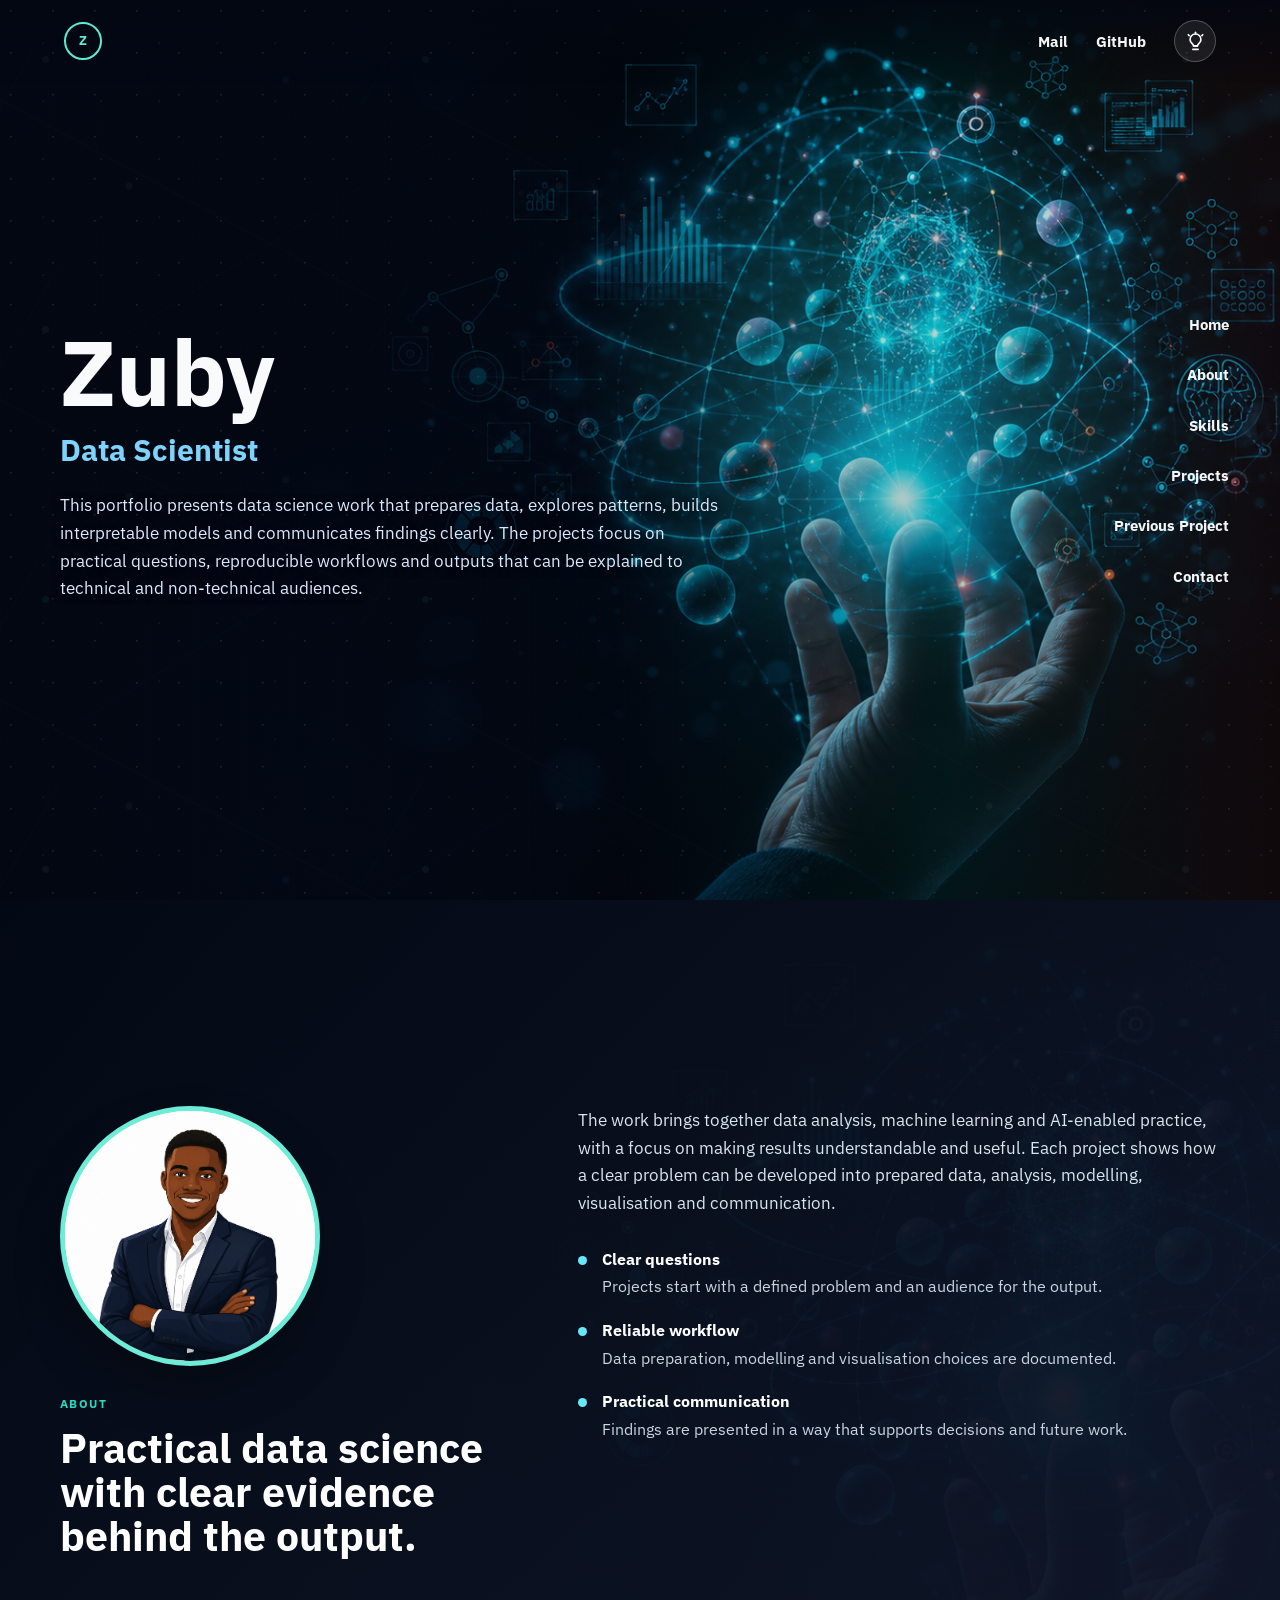
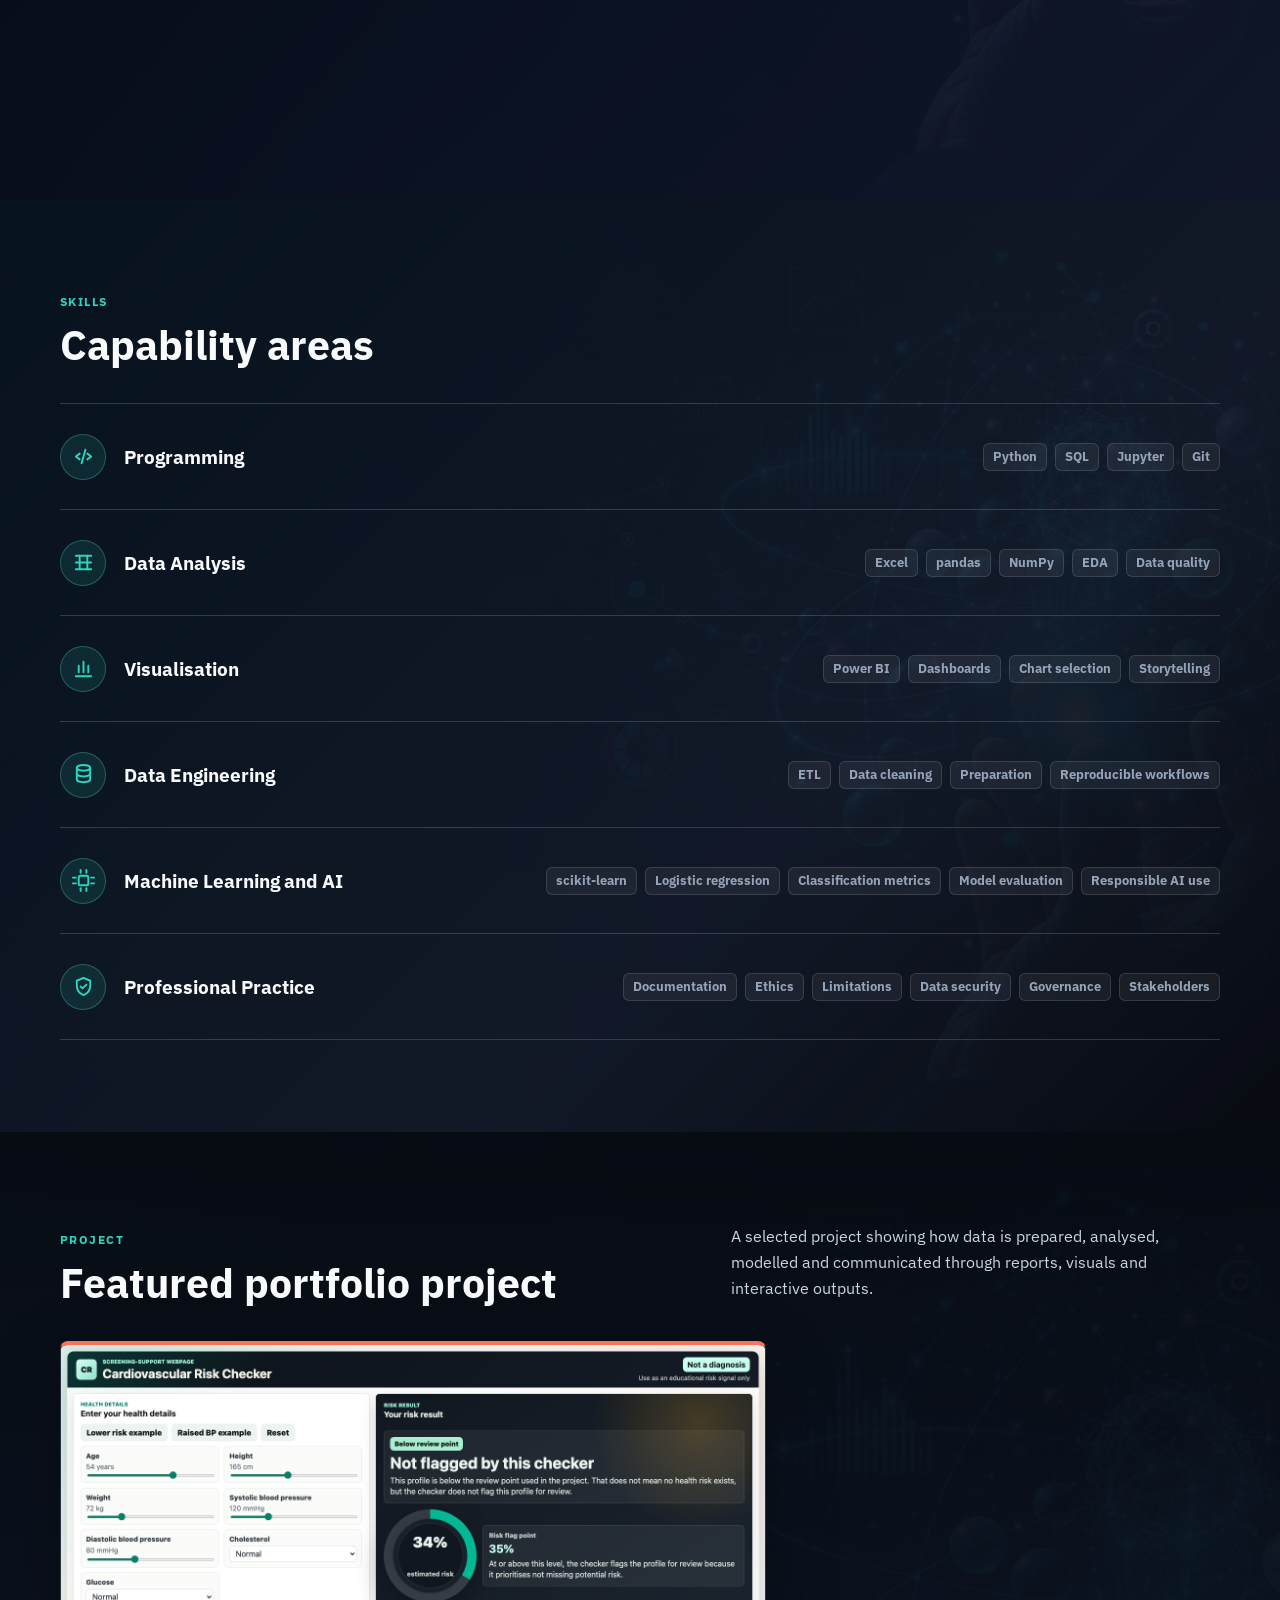
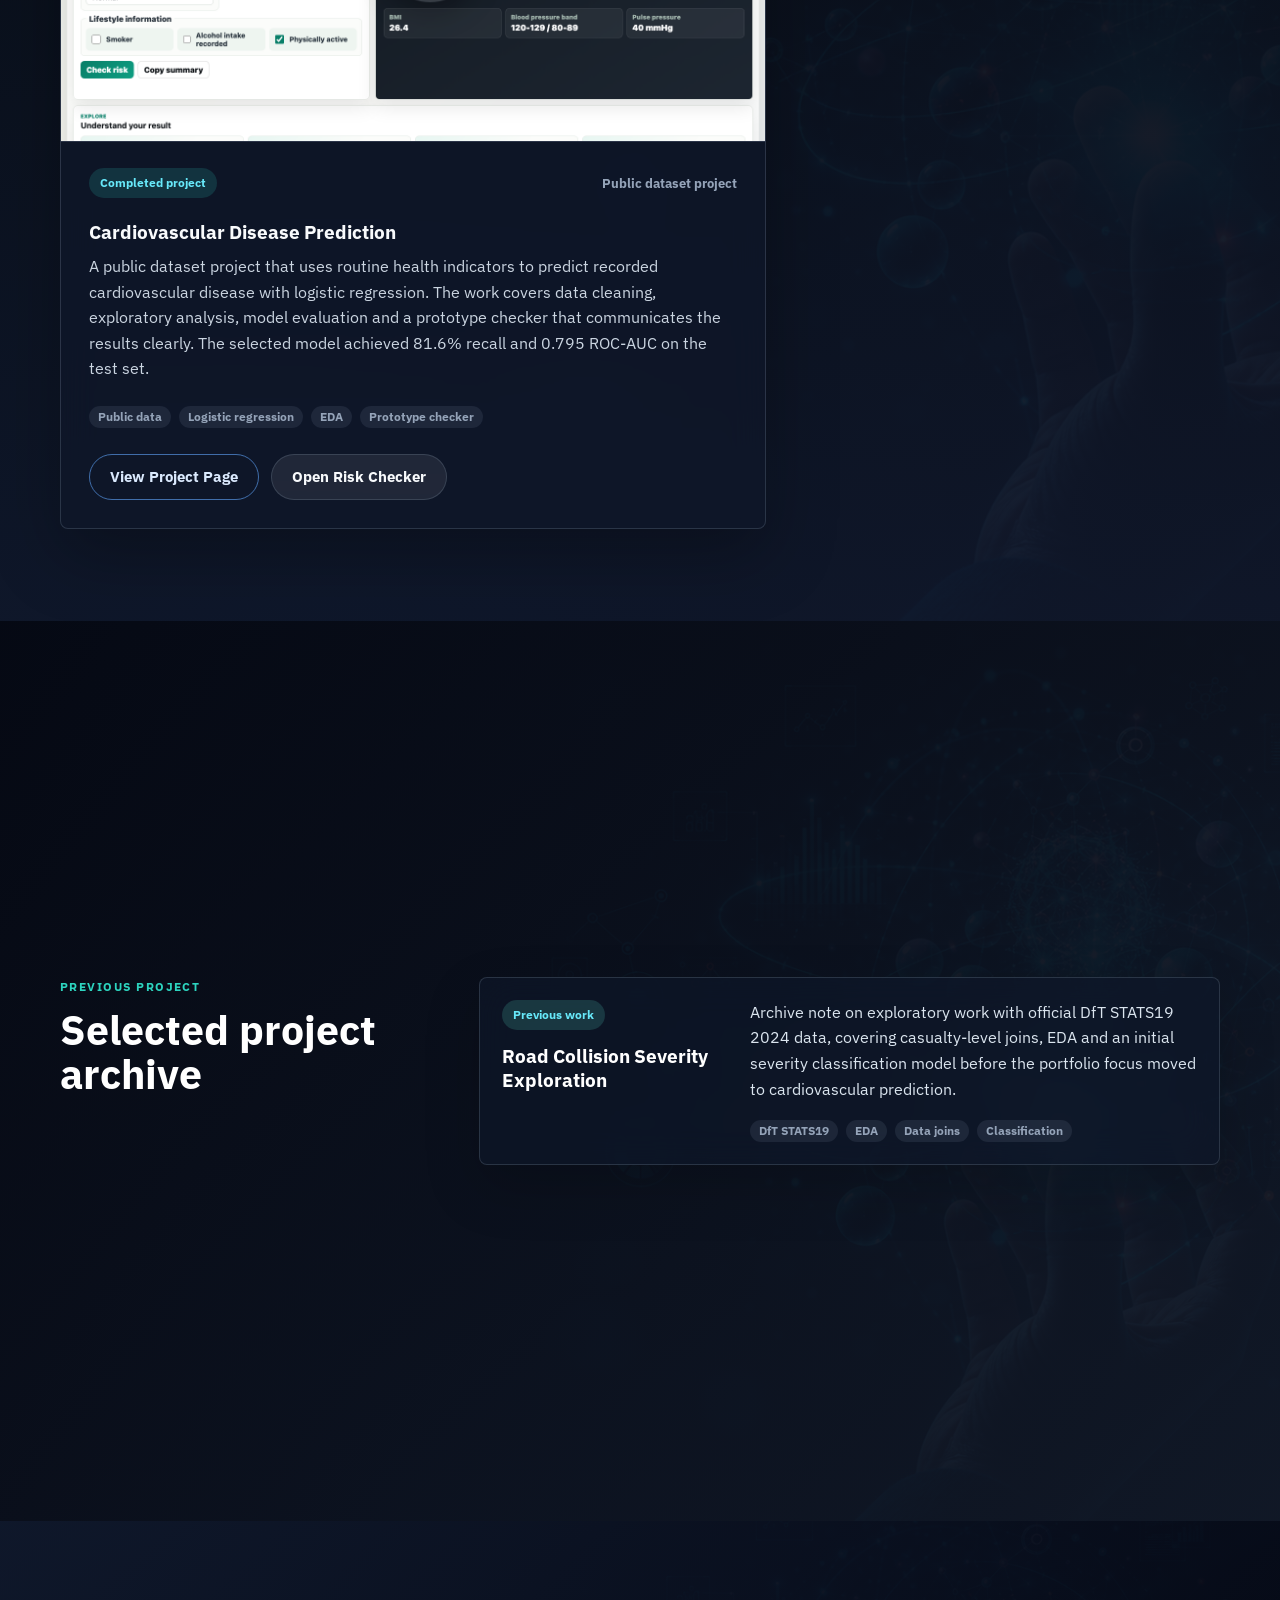
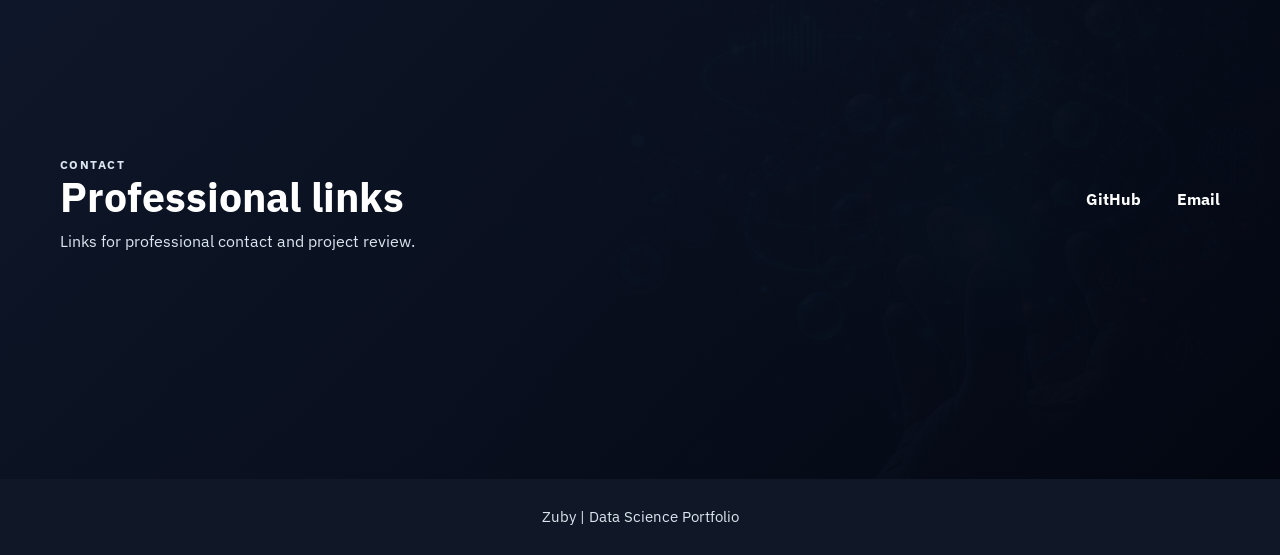
==== index.html @ 8d65b9eb "Initial public portfolio" ====
<!DOCTYPE html>
<html lang="en-GB">
  <head>
    <meta charset="UTF-8" />
    <meta name="viewport" content="width=device-width, initial-scale=1.0" />
    <meta
      name="description"
      content="Data science portfolio for Zuby, showcasing data preparation, analysis, interpretable modelling, visualisation and responsible AI practice."
    />
    <title>Zuby | Data Science Portfolio</title>
    <link rel="preconnect" href="https://fonts.googleapis.com" />
    <link rel="preconnect" href="https://fonts.gstatic.com" crossorigin />
    <link
      href="https://fonts.googleapis.com/css2?family=IBM+Plex+Sans:wght@400;500;600;700&display=swap"
      rel="stylesheet"
    />
    <link rel="stylesheet" href="styles.css" />
  </head>
  <body data-theme="dark">
    <header class="site-header">
      <a class="brand" href="#home" aria-label="Zuby portfolio home">
        <span class="brand-mark">Z</span>
      </a>

      <div class="top-actions">
        <div class="top-links" aria-label="Professional links">
          <a href="mailto:zuby.uche16@gmail.com">Mail</a>
          <a href="https://github.com/zubyQEQ3FYRV7">GitHub</a>
        </div>
        <button class="theme-toggle" type="button" aria-label="Switch to light theme" aria-pressed="false">
          <svg aria-hidden="true" viewBox="0 0 24 24">
            <path d="M9 21h6" />
            <path d="M10 17h4" />
            <path d="M8.2 14.5a6.2 6.2 0 1 1 7.6 0c-.86.67-1.3 1.38-1.42 2.5H9.62c-.12-1.12-.56-1.83-1.42-2.5Z" />
            <path d="M12 3V1.5" />
            <path d="m4.75 5.25-1-1" />
            <path d="M19.25 5.25l1-1" />
          </svg>
        </button>
      </div>
    </header>

    <nav class="side-nav" aria-label="Main navigation">
      <a href="#home" data-label="Home">Home</a>
      <a href="#about" data-label="About">About</a>
      <a href="#skills" data-label="Skills">Skills</a>
      <a href="#projects" data-label="Projects">Projects</a>
      <a href="#previous-projects" data-label="Previous Project">Previous Project</a>
      <a href="#contact" data-label="Contact">Contact</a>
    </nav>

    <main>
      <section class="hero-section" id="home">
        <div class="network-bg" aria-hidden="true"></div>
        <div class="section-inner hero-layout">
          <div class="hero-copy">
            <h1>Zuby</h1>
            <p class="role">Data Scientist</p>
            <p class="hero-summary">
              This portfolio presents data science work that prepares data, explores patterns,
              builds interpretable models and communicates findings clearly. The projects focus on
              practical questions, reproducible workflows and outputs that can be explained to
              technical and non-technical audiences.
            </p>
          </div>
        </div>
      </section>

      <section class="profile-band" id="about">
        <div class="section-inner profile-layout">
          <div class="about-intro">
            <div class="profile-photo-card" aria-label="Profile avatar">
              <img
                class="profile-avatar"
                src="assets/profile-avatar.png"
                alt="Illustrated profile avatar"
              />
            </div>
            <div class="section-heading">
              <p class="eyebrow">About</p>
              <h2>Practical data science with clear evidence behind the output.</h2>
            </div>
          </div>

          <div class="profile-copy">
            <p>
              The work brings together data analysis, machine learning and AI-enabled practice, with
              a focus on making results understandable and useful. Each project shows how a clear
              problem can be developed into prepared data, analysis, modelling, visualisation and
              communication.
            </p>
            <ul class="approach-list" aria-label="Portfolio focus areas">
              <li>
                <strong>Clear questions</strong>
                <span>Projects start with a defined problem and an audience for the output.</span>
              </li>
              <li>
                <strong>Reliable workflow</strong>
                <span>Data preparation, modelling and visualisation choices are documented.</span>
              </li>
              <li>
                <strong>Practical communication</strong>
                <span>Findings are presented in a way that supports decisions and future work.</span>
              </li>
            </ul>
          </div>
        </div>
      </section>

      <section class="content-section section-muted" id="skills">
        <div class="section-inner">
          <div class="section-heading compact-heading">
            <p class="eyebrow">Skills</p>
            <h2>Capability areas</h2>
          </div>

          <div class="skills-showcase">
            <article class="skill-row">
              <div class="skill-title">
                <span class="skill-icon" aria-hidden="true">
                  <svg viewBox="0 0 24 24">
                    <path d="m8 9-4 3 4 3" />
                    <path d="m16 9 4 3-4 3" />
                    <path d="m14 5-4 14" />
                  </svg>
                </span>
                <h3>Programming</h3>
              </div>
              <div class="tag-row skill-tags" aria-label="Programming skills">
                <span>Python</span>
                <span>SQL</span>
                <span>Jupyter</span>
                <span>Git</span>
              </div>
            </article>
            <article class="skill-row">
              <div class="skill-title">
                <span class="skill-icon" aria-hidden="true">
                  <svg viewBox="0 0 24 24">
                    <path d="M4 5h16" />
                    <path d="M4 12h16" />
                    <path d="M4 19h16" />
                    <path d="M8 5v14" />
                    <path d="M16 5v14" />
                  </svg>
                </span>
                <h3>Data Analysis</h3>
              </div>
              <div class="tag-row skill-tags" aria-label="Data analysis skills">
                <span>Excel</span>
                <span>pandas</span>
                <span>NumPy</span>
                <span>EDA</span>
                <span>Data quality</span>
              </div>
            </article>
            <article class="skill-row">
              <div class="skill-title">
                <span class="skill-icon" aria-hidden="true">
                  <svg viewBox="0 0 24 24">
                    <path d="M4 20h16" />
                    <path d="M7 16V9" />
                    <path d="M12 16V5" />
                    <path d="M17 16v-7" />
                  </svg>
                </span>
                <h3>Visualisation</h3>
              </div>
              <div class="tag-row skill-tags" aria-label="Visualisation skills">
                <span>Power BI</span>
                <span>Dashboards</span>
                <span>Chart selection</span>
                <span>Storytelling</span>
              </div>
            </article>
            <article class="skill-row">
              <div class="skill-title">
                <span class="skill-icon" aria-hidden="true">
                  <svg viewBox="0 0 24 24">
                    <ellipse cx="12" cy="5" rx="7" ry="3" />
                    <path d="M5 5v6c0 1.66 3.13 3 7 3s7-1.34 7-3V5" />
                    <path d="M5 11v6c0 1.66 3.13 3 7 3s7-1.34 7-3v-6" />
                  </svg>
                </span>
                <h3>Data Engineering</h3>
              </div>
              <div class="tag-row skill-tags" aria-label="Data engineering skills">
                <span>ETL</span>
                <span>Data cleaning</span>
                <span>Preparation</span>
                <span>Reproducible workflows</span>
              </div>
            </article>
            <article class="skill-row">
              <div class="skill-title">
                <span class="skill-icon" aria-hidden="true">
                  <svg viewBox="0 0 24 24">
                    <rect x="7" y="7" width="10" height="10" rx="2" />
                    <path d="M9 1v3" />
                    <path d="M15 1v3" />
                    <path d="M9 20v3" />
                    <path d="M15 20v3" />
                    <path d="M1 9h3" />
                    <path d="M1 15h3" />
                    <path d="M20 9h3" />
                    <path d="M20 15h3" />
                  </svg>
                </span>
                <h3>Machine Learning and AI</h3>
              </div>
              <div class="tag-row skill-tags" aria-label="AI and machine learning skills">
                <span>scikit-learn</span>
                <span>Logistic regression</span>
                <span>Classification metrics</span>
                <span>Model evaluation</span>
                <span>Responsible AI use</span>
              </div>
            </article>
            <article class="skill-row">
              <div class="skill-title">
                <span class="skill-icon" aria-hidden="true">
                  <svg viewBox="0 0 24 24">
                    <path d="M12 3 5 6v5c0 4.4 2.8 8.4 7 10 4.2-1.6 7-5.6 7-10V6l-7-3Z" />
                    <path d="m9 12 2 2 4-4" />
                  </svg>
                </span>
                <h3>Professional Practice</h3>
              </div>
              <div class="tag-row skill-tags" aria-label="Professional practice skills">
                <span>Documentation</span>
                <span>Ethics</span>
                <span>Limitations</span>
                <span>Data security</span>
                <span>Governance</span>
                <span>Stakeholders</span>
              </div>
            </article>
          </div>
        </div>
      </section>

      <section class="content-section" id="projects">
        <div class="section-inner">
          <div class="section-heading split-heading">
            <div>
              <p class="eyebrow">Project</p>
              <h2>Featured portfolio project</h2>
            </div>
            <p>
              A selected project showing how data is prepared, analysed, modelled and communicated
              through reports, visuals and interactive outputs.
            </p>
          </div>

          <div class="featured-project-grid">
            <article class="project-card project-feature project-card-visual">
              <a class="project-media" href="projects/cardiovascular-disease-prediction/index.html">
                <img
                  src="assets/cardiovascular-risk-checker-preview.png"
                  alt="Screenshot of the cardiovascular risk checker webpage showing health inputs and a risk result panel"
                />
              </a>
              <div class="project-card-body">
                <div class="card-topline">
                  <span class="status-tag status-active">Completed project</span>
                  <span class="project-type">Public dataset project</span>
                </div>
                <h3>Cardiovascular Disease Prediction</h3>
                <p>
                  A public dataset project that uses routine health indicators to predict recorded
                  cardiovascular disease with logistic regression. The work covers data cleaning,
                  exploratory analysis, model evaluation and a prototype checker that communicates
                  the results clearly. The selected model achieved 81.6% recall and 0.795 ROC-AUC
                  on the test set.
                </p>
                <div class="tag-row" aria-label="Project descriptors">
                  <span>Public data</span>
                  <span>Logistic regression</span>
                  <span>EDA</span>
                  <span>Prototype checker</span>
                </div>
                <div class="card-actions">
                  <a class="button button-primary" href="projects/cardiovascular-disease-prediction/index.html">View Project Page</a>
                  <a class="button button-secondary" href="projects/cardiovascular-risk-checker/index.html">Open Risk Checker</a>
                </div>
              </div>
            </article>
          </div>
        </div>
      </section>

      <section class="archive-section" id="previous-projects">
        <div class="section-inner archive-layout">
          <div class="section-heading">
            <p class="eyebrow">Previous Project</p>
            <h2>Selected project archive</h2>
          </div>

          <div class="archive-list">
            <article class="archive-item">
              <div class="archive-item-title">
                <span class="status-tag status-archived">Previous work</span>
                <h3>Road Collision Severity Exploration</h3>
              </div>
              <div class="archive-item-detail">
                <p>
                  Archive note on exploratory work with official DfT STATS19 2024 data, covering
                  casualty-level joins, EDA and an initial severity classification model before the
                  portfolio focus moved to cardiovascular prediction.
                </p>
                <div class="tag-row" aria-label="Project descriptors">
                  <span>DfT STATS19</span>
                  <span>EDA</span>
                  <span>Data joins</span>
                  <span>Classification</span>
                </div>
              </div>
            </article>
          </div>
        </div>
      </section>

      <section class="contact-band" id="contact">
        <div class="section-inner contact-layout">
          <div>
            <p class="eyebrow">Contact</p>
            <h2>Professional links</h2>
            <p>
              Links for professional contact and project review.
            </p>
          </div>
          <div class="contact-actions link-actions" aria-label="Contact links">
            <a class="contact-link" href="https://github.com/zubyQEQ3FYRV7">GitHub</a>
            <a class="contact-link" href="mailto:zuby.uche16@gmail.com">Email</a>
          </div>
        </div>
      </section>
    </main>

    <footer class="site-footer">
      <p>Zuby | Data Science Portfolio</p>
    </footer>
    <script src="script.js" defer></script>
  </body>
</html>
---- styles.css ----
:root {
  --page-bg: #070b12;
  --ink: #f8fafc;
  --ink-soft: #cbd5e1;
  --ink-muted: #94a3b8;
  --navy: #101827;
  --navy-soft: #182235;
  --graphite: #20252c;
  --surface: rgba(15, 23, 42, 0.76);
  --surface-muted: rgba(15, 23, 42, 0.54);
  --line: rgba(148, 163, 184, 0.22);
  --blue: #60a5fa;
  --teal: #2dd4bf;
  --mint: #67e8f9;
  --coral: #f9735b;
  --teal-soft: rgba(45, 212, 191, 0.16);
  --amber: #b7791f;
  --amber-soft: rgba(251, 191, 36, 0.14);
  --shadow: 0 24px 70px rgba(0, 0, 0, 0.28);
  --shadow-hover: 0 34px 90px rgba(0, 0, 0, 0.42);
  --radius: 8px;
  --max-width: 1160px;
  --hero-image: url("assets/data-science-hero.png");
}

* {
  box-sizing: border-box;
}

html {
  scroll-behavior: smooth;
  scroll-padding-top: 32px;
}

body {
  margin: 0;
  background:
    radial-gradient(circle at 12% 8%, rgba(45, 212, 191, 0.16), transparent 28%),
    radial-gradient(circle at 86% 12%, rgba(96, 165, 250, 0.14), transparent 30%),
    linear-gradient(180deg, #030712, var(--page-bg) 58%, #050812);
  color: var(--ink);
  font-family: "IBM Plex Sans", Arial, Helvetica, sans-serif;
  line-height: 1.6;
  overflow-x: hidden;
}

body::before {
  position: fixed;
  inset: 0;
  z-index: 80;
  pointer-events: none;
  opacity: 0.12;
  background-image:
    radial-gradient(circle at 25% 25%, rgba(255, 255, 255, 0.75) 0 1px, transparent 1px),
    radial-gradient(circle at 75% 75%, rgba(255, 255, 255, 0.4) 0 1px, transparent 1px);
  background-size: 42px 42px, 58px 58px;
  content: "";
  mix-blend-mode: screen;
}

body::after {
  position: fixed;
  inset: 0;
  z-index: 90;
  pointer-events: none;
  background:
    linear-gradient(135deg, rgba(3, 7, 18, 0.98), rgba(15, 23, 42, 0.94) 54%, rgba(15, 118, 110, 0.72));
  content: "";
  opacity: 0;
  transition: opacity 160ms ease;
}

body.section-transitioning::after {
  opacity: 0.2;
}

a {
  color: inherit;
  text-decoration: none;
}

button,
a {
  -webkit-tap-highlight-color: transparent;
}

.site-header {
  position: fixed;
  top: 0;
  right: 0;
  left: 0;
  z-index: 30;
  display: flex;
  align-items: center;
  justify-content: space-between;
  gap: 28px;
  min-height: 82px;
  padding: 0 clamp(20px, 5vw, 80px);
  background: linear-gradient(180deg, rgba(3, 7, 18, 0.82), transparent);
  pointer-events: none;
}

.brand {
  display: inline-flex;
  align-items: center;
  gap: 12px;
  flex: 0 0 auto;
  color: #ffffff;
  font-weight: 800;
  letter-spacing: 0;
  pointer-events: auto;
}

.brand-mark {
  display: inline-grid;
  width: 38px;
  height: 38px;
  place-items: center;
  border: 2px solid #5eead4;
  border-radius: 50%;
  color: #5eead4;
  font-size: 0.8rem;
}

.top-actions,
.top-links {
  display: flex;
  align-items: center;
}

.top-actions {
  gap: clamp(18px, 2.2vw, 32px);
  pointer-events: auto;
}

.top-links {
  gap: clamp(18px, 2.2vw, 32px);
  transition:
    opacity 180ms ease,
    transform 180ms ease,
    visibility 180ms ease;
}

body.content-mode .top-links {
  visibility: hidden;
  opacity: 0;
  pointer-events: none;
  transform: translateY(-8px);
}

.top-links a,
.side-nav a {
  position: relative;
  color: #ffffff;
  font-size: 0.95rem;
  font-weight: 700;
  white-space: nowrap;
  opacity: 0.96;
  transition:
    opacity 220ms ease,
    color 220ms ease,
    transform 220ms ease;
}

.top-links:hover a,
.side-nav:hover a {
  opacity: 0.36;
}

.top-links a:hover,
.top-links a:focus-visible,
.side-nav a:hover,
.side-nav a:focus-visible,
.side-nav a[aria-current="true"] {
  color: #ffffff;
  opacity: 1;
}

.top-links a:hover,
.top-links a:focus-visible {
  transform: translateY(-1px);
}

.theme-toggle {
  display: inline-grid;
  width: 42px;
  height: 42px;
  place-items: center;
  border: 1px solid rgba(255, 255, 255, 0.24);
  border-radius: 50%;
  background: rgba(255, 255, 255, 0.08);
  color: #ffffff;
  cursor: pointer;
  transition:
    opacity 220ms ease,
    transform 220ms ease,
    background 220ms ease,
    border-color 220ms ease;
}

.theme-toggle:hover,
.theme-toggle:focus-visible {
  background: rgba(94, 234, 212, 0.18);
  border-color: rgba(94, 234, 212, 0.58);
  transform: translateY(-1px);
}

.theme-toggle svg {
  width: 21px;
  height: 21px;
  fill: none;
  stroke: currentColor;
  stroke-linecap: round;
  stroke-linejoin: round;
  stroke-width: 1.9;
}

.side-nav {
  position: fixed;
  top: 50%;
  right: clamp(22px, 4vw, 70px);
  z-index: 32;
  display: flex;
  flex-direction: column;
  align-items: flex-end;
  gap: 22px;
  transform: translateY(-50%);
}

.side-nav a {
  padding: 2px 0;
  text-align: right;
}

.side-nav a::after {
  position: absolute;
  right: 0;
  bottom: -5px;
  width: 0;
  height: 2px;
  background: transparent;
  border-radius: 999px;
  content: "";
  transition:
    width 220ms ease,
    background 220ms ease;
}

.side-nav a:hover::after,
.side-nav a:focus-visible::after,
.side-nav a[aria-current="true"]::after {
  width: 100%;
  background: #5eead4;
}

body.content-mode .side-nav {
  right: clamp(18px, 2.4vw, 36px);
  gap: 13px;
  padding: 14px 11px;
  border: 1px solid rgba(255, 255, 255, 0.16);
  border-radius: 999px;
  background: rgba(3, 7, 18, 0.48);
  backdrop-filter: blur(14px);
}

body.content-mode .side-nav a {
  width: 11px;
  height: 11px;
  padding: 0;
  border: 1px solid rgba(255, 255, 255, 0.38);
  border-radius: 50%;
  background: rgba(255, 255, 255, 0.18);
  color: transparent;
  font-size: 0;
  opacity: 0.5;
}

body.content-mode .side-nav:hover a {
  opacity: 0.5;
}

body.content-mode .side-nav a:hover,
body.content-mode .side-nav a:focus-visible,
body.content-mode .side-nav a[aria-current="true"] {
  background: #5eead4;
  border-color: #5eead4;
  box-shadow: 0 0 22px rgba(94, 234, 212, 0.45);
  opacity: 1;
}

body.content-mode .side-nav a::after {
  display: none;
}

body.content-mode .side-nav a::before {
  position: absolute;
  top: 50%;
  right: 20px;
  padding: 5px 9px;
  border: 1px solid rgba(255, 255, 255, 0.16);
  border-radius: 999px;
  background: rgba(3, 7, 18, 0.74);
  color: #ffffff;
  content: attr(data-label);
  font-size: 0.74rem;
  font-weight: 800;
  opacity: 0;
  pointer-events: none;
  transform: translate(6px, -50%);
  transition:
    opacity 180ms ease,
    transform 180ms ease;
  white-space: nowrap;
}

body.content-mode .side-nav a:hover::before,
body.content-mode .side-nav a:focus-visible::before,
body.content-mode .side-nav a[aria-current="true"]::before {
  opacity: 1;
  transform: translate(0, -50%);
}

body[data-theme="light"] {
  --page-bg: #f4f7fb;
  --ink: #07111f;
  --ink-soft: #1f2a3d;
  --ink-muted: #475569;
  --navy: #f8fbff;
  --navy-soft: #e7eef7;
  --surface: rgba(255, 255, 255, 0.96);
  --surface-muted: rgba(248, 251, 255, 0.9);
  --line: rgba(15, 23, 42, 0.16);
  --blue: #1e40af;
  --teal: #0f766e;
  --mint: #047857;
  --shadow: 0 24px 64px rgba(15, 23, 42, 0.14);
  --shadow-hover: 0 34px 82px rgba(15, 23, 42, 0.2);
  background:
    linear-gradient(135deg, rgba(15, 118, 110, 0.08), transparent 34%),
    linear-gradient(180deg, #f8fbff 0%, #edf5f8 46%, #f7fafc 100%);
  color: var(--ink);
}

body[data-theme="light"]::before {
  opacity: 0.14;
  background-image:
    linear-gradient(rgba(15, 23, 42, 0.055) 1px, transparent 1px),
    linear-gradient(90deg, rgba(15, 23, 42, 0.045) 1px, transparent 1px);
  background-size: 52px 52px;
  mix-blend-mode: multiply;
}

body[data-theme="light"] .site-header {
  background: linear-gradient(180deg, rgba(248, 251, 255, 0.96), rgba(248, 251, 255, 0.72), transparent);
  backdrop-filter: blur(12px);
}

body[data-theme="light"] .brand,
body[data-theme="light"] .theme-toggle {
  color: #08111f;
}

body[data-theme="light"] .top-links a {
  color: #07111f;
  text-shadow: none;
}

body[data-theme="light"] .top-links a:hover,
body[data-theme="light"] .top-links a:focus-visible {
  color: #0f766e;
}

body[data-theme="light"] .brand-mark {
  border-color: #0f766e;
  color: #0f766e;
  background: rgba(255, 255, 255, 0.78);
  box-shadow: 0 10px 24px rgba(15, 23, 42, 0.12);
}

body[data-theme="light"] .theme-toggle {
  background: rgba(255, 255, 255, 0.92);
  border-color: rgba(15, 23, 42, 0.18);
  box-shadow: 0 14px 34px rgba(15, 23, 42, 0.12);
}

body[data-theme="light"] .side-nav a {
  color: #08111f;
}

body[data-theme="light"]:not(.content-mode) .side-nav a {
  color: #f8fafc;
  opacity: 0.9;
  text-shadow: 0 2px 10px rgba(3, 7, 18, 0.6);
}

body[data-theme="light"]:not(.content-mode) .side-nav:hover a {
  opacity: 0.42;
}

body[data-theme="light"]:not(.content-mode) .side-nav a:hover,
body[data-theme="light"]:not(.content-mode) .side-nav a:focus-visible,
body[data-theme="light"]:not(.content-mode) .side-nav a[aria-current="true"] {
  color: #ffffff;
  opacity: 1;
}

body[data-theme="light"]:not(.content-mode) .side-nav a:hover::after,
body[data-theme="light"]:not(.content-mode) .side-nav a:focus-visible::after,
body[data-theme="light"]:not(.content-mode) .side-nav a[aria-current="true"]::after {
  background: rgba(255, 255, 255, 0.9);
}

body[data-theme="light"].content-mode .side-nav {
  background: rgba(255, 255, 255, 0.82);
  border-color: rgba(15, 23, 42, 0.16);
  box-shadow: 0 18px 44px rgba(15, 23, 42, 0.12);
  backdrop-filter: blur(14px);
}

body[data-theme="light"].content-mode .side-nav a {
  border-color: rgba(15, 23, 42, 0.32);
  background: rgba(15, 23, 42, 0.14);
}

body[data-theme="light"].content-mode .side-nav a:hover,
body[data-theme="light"].content-mode .side-nav a:focus-visible,
body[data-theme="light"].content-mode .side-nav a[aria-current="true"] {
  background: #08111f;
  border-color: #08111f;
}

body[data-theme="light"].content-mode .side-nav a::before {
  background: rgba(255, 255, 255, 0.88);
  border-color: rgba(15, 23, 42, 0.14);
  color: #08111f;
}

body[data-theme="light"] .hero-section {
  background:
    linear-gradient(90deg, rgba(248, 251, 255, 0.98), rgba(248, 251, 255, 0.9) 38%, rgba(248, 251, 255, 0.38) 68%, rgba(8, 17, 31, 0.08)),
    linear-gradient(180deg, rgba(255, 255, 255, 0.05), rgba(15, 118, 110, 0.08)),
    var(--hero-image) center right / cover no-repeat,
    #f8fbff;
}

body[data-theme="light"] .hero-section::before {
  background:
    linear-gradient(90deg, transparent 48%, rgba(15, 118, 110, 0.1), rgba(30, 64, 175, 0.08)),
    linear-gradient(180deg, rgba(255, 255, 255, 0.08), rgba(15, 23, 42, 0.04));
  filter: none;
}

body[data-theme="light"] .network-bg {
  opacity: 0.18;
  filter: invert(1) saturate(0.8);
  mix-blend-mode: multiply;
}

body[data-theme="light"] .hero-section h1,
body[data-theme="light"] .hero-section h2 {
  color: #08111f;
}

body[data-theme="light"] .hero-section .role,
body[data-theme="light"] .hero-section .eyebrow {
  color: #0b6f67;
}

body[data-theme="light"] .hero-section .hero-summary {
  color: #172033;
  text-shadow: none;
}

body[data-theme="light"] .hero-section .button-secondary {
  background: rgba(255, 255, 255, 0.9);
  color: #08111f;
  border-color: rgba(15, 23, 42, 0.18);
}

body[data-theme="light"] .profile-band,
body[data-theme="light"] .content-section,
body[data-theme="light"] .archive-section,
body[data-theme="light"] .contact-band {
  background:
    linear-gradient(135deg, rgba(15, 118, 110, 0.08), transparent 38%),
    linear-gradient(180deg, #f8fbff, #edf5f8 54%, #f7fafc);
  color: var(--ink);
}

body[data-theme="light"] .section-muted {
  background:
    linear-gradient(135deg, rgba(30, 64, 175, 0.08), transparent 40%),
    linear-gradient(180deg, #edf7f4, #f8fbff 58%, #e8f0f7);
}

body[data-theme="light"] .profile-band h2,
body[data-theme="light"] .contact-band h2,
body[data-theme="light"] .archive-section h2,
body[data-theme="light"] .archive-section h3,
body[data-theme="light"] .approach-list strong {
  color: var(--ink);
}

body[data-theme="light"] .profile-copy p,
body[data-theme="light"] .approach-list span,
body[data-theme="light"] .archive-section .archive-item p,
body[data-theme="light"] .contact-band p,
body[data-theme="light"] .split-heading p:last-child {
  color: var(--ink-soft);
}

body[data-theme="light"] .skills-showcase {
  border-top-color: rgba(7, 17, 31, 0.22);
}

body[data-theme="light"] .skill-row {
  margin: 0 0 10px;
  padding: 22px 20px;
  border: 1px solid rgba(15, 23, 42, 0.15);
  border-radius: 8px;
  background:
    linear-gradient(90deg, rgba(255, 255, 255, 0.98), rgba(242, 249, 247, 0.88)),
    rgba(255, 255, 255, 0.9);
  box-shadow: 0 16px 38px rgba(15, 23, 42, 0.1);
}

body[data-theme="light"] .skills-showcase:hover .skill-row {
  opacity: 0.72;
}

body[data-theme="light"] .skills-showcase .skill-row:hover,
body[data-theme="light"] .skills-showcase .skill-row:focus-within {
  border-color: rgba(15, 118, 110, 0.46);
  box-shadow: 0 24px 54px rgba(15, 23, 42, 0.16);
  opacity: 1;
}

body[data-theme="light"] .skill-icon {
  border-color: rgba(15, 118, 110, 0.28);
  background: rgba(15, 118, 110, 0.1);
  color: #0f766e;
}

body[data-theme="light"] .project-card,
body[data-theme="light"] .archive-item,
body[data-theme="light"] .archive-section .archive-item {
  background:
    linear-gradient(180deg, rgba(255, 255, 255, 0.98), rgba(248, 251, 255, 0.94));
  border-color: rgba(15, 23, 42, 0.16);
  box-shadow: 0 24px 64px rgba(15, 23, 42, 0.15);
}

body[data-theme="light"] .tag-row span {
  background: rgba(15, 118, 110, 0.08);
  border-color: rgba(15, 23, 42, 0.18);
  color: #254154;
}

body[data-theme="light"] .button-secondary {
  background: rgba(255, 255, 255, 0.95);
  color: var(--ink);
  border-color: rgba(15, 23, 42, 0.2);
}

body[data-theme="light"] .button-primary {
  background: #123b8f;
  color: #ffffff;
  border-color: #123b8f;
  box-shadow: 0 14px 28px rgba(18, 59, 143, 0.22);
}

body[data-theme="light"] .button-primary:hover,
body[data-theme="light"] .button-primary:focus-visible {
  background: #0f766e;
  color: #ffffff;
  border-color: #0f766e;
}

body[data-theme="light"] .contact-link {
  border-color: transparent;
  background: transparent;
  color: #07111f;
}

body[data-theme="light"] .contact-link:hover,
body[data-theme="light"] .contact-link:focus-visible {
  color: #0f766e;
}

body[data-theme="light"] .contact-link::after {
  background: #0f766e;
}

body[data-theme="light"] .site-footer {
  background: #f8fbff;
  color: var(--ink-soft);
  border-top: 1px solid rgba(15, 23, 42, 0.1);
}

body[data-theme="light"] .site-footer p {
  color: var(--ink-soft);
}

.section-inner {
  width: min(var(--max-width), calc(100% - 42px));
  margin: 0 auto;
}

.hero-section,
.profile-band,
.content-section,
.archive-section,
.contact-band {
  scroll-margin-top: 32px;
}

main > section {
  position: relative;
}

.hero-section {
  position: relative;
  overflow: hidden;
  background:
    linear-gradient(90deg, rgba(3, 7, 18, 0.94), rgba(3, 7, 18, 0.74) 38%, rgba(3, 7, 18, 0.08) 66%, rgba(3, 7, 18, 0.02)),
    linear-gradient(180deg, rgba(3, 7, 18, 0.04), rgba(3, 7, 18, 0.24)),
    var(--hero-image) center right / cover no-repeat,
    #101827;
}

.hero-section::before {
  position: absolute;
  inset: 0;
  background:
    radial-gradient(circle at 68% 44%, rgba(94, 234, 212, 0.16), transparent 30%),
    linear-gradient(90deg, transparent 48%, rgba(45, 212, 191, 0.08), rgba(249, 115, 91, 0.06));
  content: "";
  filter: saturate(1.18) contrast(1.08);
  pointer-events: none;
}

.network-bg {
  position: absolute;
  inset: 0;
  opacity: 0.1;
  background-image:
    radial-gradient(circle at 12% 22%, rgba(94, 234, 212, 0.54) 0 3px, transparent 4px),
    radial-gradient(circle at 30% 60%, rgba(255, 255, 255, 0.34) 0 3px, transparent 4px),
    radial-gradient(circle at 56% 20%, rgba(96, 165, 250, 0.44) 0 3px, transparent 4px),
    radial-gradient(circle at 84% 42%, rgba(239, 101, 80, 0.34) 0 2px, transparent 3px),
    linear-gradient(120deg, transparent 12%, rgba(94, 234, 212, 0.18) 12.2%, transparent 12.5%),
    linear-gradient(28deg, transparent 38%, rgba(255, 255, 255, 0.14) 38.2%, transparent 38.5%),
    linear-gradient(148deg, transparent 60%, rgba(96, 165, 250, 0.15) 60.2%, transparent 60.5%),
    linear-gradient(90deg, rgba(255, 255, 255, 0.04) 1px, transparent 1px),
    linear-gradient(0deg, rgba(255, 255, 255, 0.035) 1px, transparent 1px);
  background-size:
    380px 270px,
    430px 310px,
    510px 400px,
    620px 460px,
    360px 260px,
    420px 300px,
    520px 360px,
    48px 48px,
    48px 48px;
}

.hero-layout {
  position: relative;
  z-index: 1;
  display: grid;
  grid-template-columns: minmax(0, 900px);
  justify-content: start;
  align-items: center;
  min-height: 100vh;
  padding: 126px 210px 96px 0;
  text-align: left;
}

.hero-copy {
  max-width: 900px;
}

.eyebrow {
  margin: 0 0 12px;
  color: var(--teal);
  font-size: 0.76rem;
  font-weight: 700;
  letter-spacing: 0.12em;
  text-transform: uppercase;
}

h1,
h2,
h3,
p {
  letter-spacing: 0;
}

h1 {
  margin: 0;
  color: var(--ink);
  font-size: clamp(3.7rem, 7.2vw, 6.8rem);
  font-weight: 700;
  line-height: 0.96;
}

h2 {
  margin: 0;
  color: var(--ink);
  font-size: 2.55rem;
  line-height: 1.08;
}

h3 {
  margin: 0;
  color: var(--ink);
  font-size: 1.2rem;
  line-height: 1.25;
}

.role {
  margin: 16px 0 0;
  color: var(--blue);
  font-size: 1.85rem;
  font-weight: 700;
  line-height: 1.18;
}

.hero-summary {
  max-width: 660px;
  margin: 24px 0 0;
  color: var(--ink-soft);
  font-size: 1.08rem;
}

.hero-section .eyebrow {
  color: var(--mint);
}

.hero-section h1,
.hero-section h2,
.hero-section .role {
  color: #f8fafc;
}

.hero-section .role {
  color: #7dd3fc;
}

.hero-section .hero-summary {
  color: #dbeafe;
  text-shadow: 0 2px 12px rgba(0, 0, 0, 0.48);
}

.contact-actions,
.card-actions {
  display: flex;
  flex-wrap: wrap;
  align-items: center;
  gap: 12px;
}

.link-actions {
  gap: clamp(20px, 3vw, 36px);
}

.contact-link {
  position: relative;
  display: inline-flex;
  align-items: center;
  padding: 4px 0;
  border: 0;
  background: transparent;
  color: #ffffff;
  font-weight: 700;
  overflow: visible;
  transition:
    transform 180ms ease,
    color 180ms ease,
    opacity 180ms ease;
}

.contact-link::before {
  display: none;
}

.contact-link:hover,
.contact-link:focus-visible {
  color: #5eead4;
  transform: translateY(-2px);
}

.contact-link::after {
  position: absolute;
  right: 0;
  bottom: -5px;
  left: 0;
  height: 2px;
  border-radius: 999px;
  background: #5eead4;
  content: "";
  opacity: 0;
  transform: scaleX(0.4);
  transition:
    opacity 180ms ease,
    transform 180ms ease;
}

.contact-link:hover::after,
.contact-link:focus-visible::after {
  opacity: 1;
  transform: scaleX(1);
}

.button {
  display: inline-flex;
  align-items: center;
  justify-content: center;
  min-height: 46px;
  padding: 0 20px;
  border: 1px solid transparent;
  border-radius: 999px;
  font: inherit;
  font-size: 0.94rem;
  font-weight: 700;
  cursor: pointer;
  transition:
    transform 170ms ease,
    box-shadow 170ms ease,
    border-color 170ms ease,
    background 170ms ease;
}

.button:hover,
.button:focus-visible {
  transform: translateY(-2px);
}

.button-primary {
  background: transparent;
  color: #dbeafe;
  border-color: rgba(96, 165, 250, 0.62);
  box-shadow: none;
}

.button-primary:hover,
.button-primary:focus-visible {
  background: var(--blue);
  color: #ffffff;
  border-color: var(--blue);
  box-shadow: 0 14px 28px rgba(37, 99, 235, 0.22);
}

.button-secondary {
  background: rgba(255, 255, 255, 0.08);
  color: var(--ink);
  border-color: var(--line);
}

.hero-section .button-secondary {
  background: rgba(255, 255, 255, 0.08);
  color: #ffffff;
  border-color: rgba(255, 255, 255, 0.24);
}

.button-disabled {
  background: #edf2f7;
  color: #768195;
  border-color: #dfe7ef;
  box-shadow: none;
  cursor: not-allowed;
}

.button-disabled:hover,
.button-disabled:focus-visible {
  transform: none;
}

.button:disabled {
  opacity: 1;
}

.project-card,
.archive-item {
  border: 1px solid var(--line);
  border-radius: var(--radius);
  background: var(--surface);
  box-shadow: var(--shadow);
  backdrop-filter: blur(18px);
  transition:
    transform 190ms ease,
    box-shadow 190ms ease,
    border-color 190ms ease;
}

.project-card:hover,
.project-card:focus-within,
.archive-item:hover,
.archive-item:focus-within {
  border-color: rgba(45, 212, 191, 0.42);
  box-shadow: var(--shadow-hover);
  transform: translateY(-5px);
}

.profile-band {
  display: flex;
  align-items: center;
  min-height: 100vh;
  padding: 88px 0;
  background:
    linear-gradient(135deg, rgba(3, 7, 18, 0.97), rgba(15, 23, 42, 0.94)),
    linear-gradient(135deg, rgba(45, 212, 191, 0.18), rgba(249, 115, 91, 0.08)),
    var(--hero-image) center / cover no-repeat,
    var(--navy);
  color: #ffffff;
}

.profile-layout {
  display: grid;
  grid-template-columns: minmax(270px, 0.7fr) minmax(0, 1fr);
  align-items: start;
  gap: 68px;
}

.about-intro {
  display: grid;
  gap: 28px;
}

.profile-photo-card {
  display: grid;
  justify-items: start;
  width: min(100%, 300px);
  transition:
    transform 190ms ease,
    filter 190ms ease;
}

.profile-photo-card:hover,
.profile-photo-card:focus-within {
  filter: drop-shadow(0 28px 38px rgba(0, 0, 0, 0.28));
  transform: translateY(-4px);
}

.profile-avatar {
  display: block;
  width: clamp(190px, 24vw, 260px);
  height: clamp(190px, 24vw, 260px);
  border: 5px solid rgba(94, 234, 212, 0.9);
  border-radius: 50%;
  background: #ffffff;
  box-shadow:
    0 26px 48px rgba(0, 0, 0, 0.24),
    inset 0 0 0 10px rgba(255, 255, 255, 0.08);
  object-fit: cover;
  object-position: center top;
}

.profile-band h2,
.contact-band h2 {
  color: #ffffff;
}

.profile-copy p {
  margin: 0;
  color: #dbe5ef;
  font-size: 1.08rem;
}

.approach-list {
  display: grid;
  gap: 18px;
  margin: 30px 0 0;
  padding: 0;
  list-style: none;
}

.approach-list li {
  position: relative;
  padding-left: 24px;
}

.approach-list li::before {
  position: absolute;
  top: 0.55em;
  left: 0;
  width: 9px;
  height: 9px;
  border-radius: 50%;
  background: var(--mint);
  content: "";
}

.approach-list strong,
.approach-list span {
  display: block;
}

.approach-list strong {
  color: #ffffff;
  font-size: 1rem;
}

.approach-list span {
  margin-top: 2px;
  color: #cbd5e1;
}

.content-section {
  display: flex;
  align-items: center;
  min-height: 100vh;
  padding: 92px 0;
  background:
    linear-gradient(180deg, rgba(7, 11, 18, 0.97), rgba(15, 23, 42, 0.95)),
    linear-gradient(120deg, rgba(45, 212, 191, 0.13), rgba(96, 165, 250, 0.09), rgba(249, 115, 91, 0.07)),
    var(--hero-image) center / cover no-repeat;
}

.section-muted {
  background:
    linear-gradient(135deg, rgba(7, 17, 29, 0.96), rgba(17, 24, 39, 0.95) 64%, rgba(7, 11, 18, 0.97)),
    linear-gradient(120deg, rgba(45, 212, 191, 0.16), rgba(249, 115, 91, 0.08)),
    var(--hero-image) center / cover no-repeat;
}

.section-heading {
  max-width: 760px;
  margin-bottom: 36px;
}

.compact-heading {
  max-width: 560px;
}

.split-heading {
  display: grid;
  grid-template-columns: minmax(0, 0.9fr) minmax(280px, 0.7fr);
  gap: 42px;
  align-items: end;
  max-width: none;
}

.split-heading p:last-child {
  margin: 0 0 4px;
  color: var(--ink-soft);
}

.skills-showcase {
  display: grid;
  border-top: 1px solid rgba(255, 255, 255, 0.16);
}

.skill-row {
  display: grid;
  grid-template-columns: minmax(230px, 0.42fr) minmax(0, 1fr);
  gap: 28px;
  align-items: center;
  min-height: 106px;
  padding: 24px 0;
  border-bottom: 1px solid rgba(255, 255, 255, 0.16);
  transition:
    opacity 220ms ease,
    transform 220ms ease,
    border-color 220ms ease;
}

.skills-showcase:hover .skill-row {
  opacity: 0.46;
}

.skills-showcase .skill-row:hover,
.skills-showcase .skill-row:focus-within {
  border-color: rgba(94, 234, 212, 0.44);
  opacity: 1;
  transform: translateX(8px);
}

.skill-title {
  display: flex;
  align-items: center;
  gap: 18px;
}

.skill-icon {
  display: inline-grid;
  flex: 0 0 auto;
  width: 46px;
  height: 46px;
  place-items: center;
  border: 1px solid rgba(94, 234, 212, 0.28);
  border-radius: 50%;
  background: rgba(45, 212, 191, 0.11);
  color: var(--teal);
}

.skill-icon svg {
  width: 23px;
  height: 23px;
  fill: none;
  stroke: currentColor;
  stroke-linecap: round;
  stroke-linejoin: round;
  stroke-width: 2;
}

.project-card p,
.archive-item p,
.contact-band p {
  margin: 10px 0 0;
  color: var(--ink-soft);
}

.featured-project-grid {
  display: grid;
  grid-template-columns: minmax(0, 1.24fr) minmax(300px, 0.76fr);
  gap: 22px;
  align-items: stretch;
}

.project-card {
  display: flex;
  flex-direction: column;
  align-items: flex-start;
  min-height: 360px;
  padding: 28px;
}

.project-card-visual {
  overflow: hidden;
  padding: 0;
}

.project-card-body {
  display: flex;
  flex: 1;
  flex-direction: column;
  align-items: flex-start;
  width: 100%;
  padding: 26px 28px 28px;
}

.project-media {
  display: block;
  width: 100%;
  overflow: hidden;
  border-bottom: 1px solid var(--line);
  background: rgba(15, 23, 42, 0.86);
}

.project-media img {
  display: block;
  width: 100%;
  aspect-ratio: 16 / 9;
  object-fit: cover;
  object-position: top left;
  transition: transform 240ms ease;
}

.project-card:hover .project-media img,
.project-card:focus-within .project-media img {
  transform: scale(1.025);
}

.project-feature {
  border-top: 4px solid var(--coral);
}

.project-secondary {
  border-top: 4px solid var(--teal);
}

.card-topline {
  display: flex;
  width: 100%;
  flex-wrap: wrap;
  align-items: center;
  justify-content: space-between;
  gap: 12px;
  margin-bottom: 22px;
}

.status-tag {
  display: inline-flex;
  align-items: center;
  min-height: 30px;
  padding: 0 11px;
  border-radius: 999px;
  font-size: 0.76rem;
  font-weight: 700;
}

.status-active {
  background: var(--teal-soft);
  color: var(--mint);
}

.status-pending {
  background: var(--amber-soft);
  color: var(--amber);
}

.status-archived {
  background: rgba(94, 234, 212, 0.16);
  color: var(--mint);
}

.project-type {
  color: var(--ink-muted);
  font-size: 0.82rem;
  font-weight: 800;
}

.tag-row {
  display: flex;
  flex-wrap: wrap;
  gap: 8px;
  margin: 24px 0 26px;
}

.skill-tags {
  justify-content: flex-end;
  margin: 0;
}

.tag-row span {
  display: inline-flex;
  align-items: center;
  min-height: 28px;
  padding: 0 9px;
  border: 1px solid var(--line);
  border-radius: 6px;
  background: rgba(255, 255, 255, 0.06);
  color: var(--ink-muted);
  font-size: 0.8rem;
  font-weight: 800;
}

.project-card .tag-row span,
.archive-item .tag-row span {
  min-height: 22px;
  padding: 0 8px;
  border-color: transparent;
  border-radius: 999px;
  background: rgba(148, 163, 184, 0.12);
  color: var(--ink-muted);
  cursor: default;
  font-size: 0.72rem;
}

.card-actions,
.project-card > .button {
  margin-top: auto;
}

.archive-section {
  display: flex;
  align-items: center;
  min-height: 100vh;
  padding: 88px 0;
  background:
    linear-gradient(135deg, rgba(5, 8, 18, 0.97), rgba(17, 24, 39, 0.95)),
    linear-gradient(120deg, rgba(96, 165, 250, 0.12), rgba(45, 212, 191, 0.1)),
    var(--hero-image) center / cover no-repeat;
  color: #ffffff;
}

.archive-section h2,
.archive-section h3 {
  color: #ffffff;
}

.archive-section .archive-item {
  border-color: var(--line);
  background: rgba(15, 23, 42, 0.66);
  box-shadow: 0 22px 55px rgba(0, 0, 0, 0.18);
}

.archive-section .archive-item p {
  color: #dbe5ef;
}

.archive-layout {
  display: grid;
  grid-template-columns: minmax(240px, 0.5fr) minmax(0, 1fr);
  gap: 48px;
  align-items: start;
}

.archive-list {
  display: grid;
  gap: 16px;
}

.archive-item {
  display: grid;
  grid-template-columns: minmax(220px, 0.42fr) minmax(0, 1fr);
  gap: 28px;
  align-items: start;
  padding: 22px;
}

.archive-item h3 {
  margin-top: 14px;
}

.archive-item-title {
  min-width: 0;
}

.archive-item-detail {
  display: grid;
  min-width: 0;
  gap: 18px;
  justify-items: start;
}

.archive-item p {
  margin: 0;
  max-width: 680px;
}

.archive-item .tag-row {
  margin: 0;
}

.archive-item .button {
  width: fit-content;
}

.contact-band {
  display: flex;
  align-items: center;
  min-height: 62vh;
  padding: 84px 0;
  background:
    linear-gradient(135deg, rgba(15, 23, 42, 0.97), rgba(3, 7, 18, 0.98)),
    linear-gradient(120deg, rgba(45, 212, 191, 0.12), rgba(249, 115, 91, 0.08)),
    var(--hero-image) center / cover no-repeat;
  color: #ffffff;
}

.contact-layout {
  display: grid;
  grid-template-columns: minmax(0, 1fr) auto;
  gap: 32px;
  align-items: center;
}

.contact-band p {
  max-width: 650px;
  color: #dbe5ef;
}

.project-jump-nav {
  position: relative;
  z-index: 2;
  padding: 14px 0;
  border-top: 1px solid rgba(255, 255, 255, 0.12);
  border-bottom: 1px solid rgba(255, 255, 255, 0.12);
  background: rgba(3, 7, 18, 0.64);
}

.project-jump-nav .section-inner {
  display: flex;
  gap: 20px;
  overflow-x: auto;
  scrollbar-width: none;
}

.project-jump-nav .section-inner::-webkit-scrollbar {
  display: none;
}

.project-jump-nav a,
.text-link {
  position: relative;
  display: inline-flex;
  flex: 0 0 auto;
  align-items: center;
  color: var(--mint);
  font-size: 0.82rem;
  font-weight: 700;
}

.project-jump-nav .project-back-nav {
  margin-right: 8px;
  padding-right: 22px;
  border-right: 1px solid rgba(255, 255, 255, 0.18);
  color: #ffffff;
}

.project-jump-nav a::after,
.text-link::after {
  position: absolute;
  right: 0;
  bottom: -5px;
  left: 0;
  height: 2px;
  border-radius: 999px;
  background: currentColor;
  content: "";
  opacity: 0;
  transform: scaleX(0.45);
  transition:
    opacity 180ms ease,
    transform 180ms ease;
}

.project-jump-nav a:hover::after,
.project-jump-nav a:focus-visible::after,
.text-link:hover::after,
.text-link:focus-visible::after {
  opacity: 1;
  transform: scaleX(1);
}

.text-link {
  margin-top: 18px;
}

.project-page .site-header {
  background: linear-gradient(180deg, rgba(3, 7, 18, 0.86), transparent);
}

.project-main {
  min-height: 100vh;
}

.project-page-hero {
  position: relative;
  display: flex;
  align-items: center;
  min-height: 78vh;
  padding: 126px 0 76px;
  overflow: hidden;
  background:
    linear-gradient(90deg, rgba(3, 7, 18, 0.97), rgba(3, 7, 18, 0.84) 48%, rgba(3, 7, 18, 0.52)),
    linear-gradient(135deg, rgba(45, 212, 191, 0.16), rgba(96, 165, 250, 0.12), rgba(249, 115, 91, 0.08)),
    var(--hero-image) center / cover no-repeat,
    #07111f;
}

.project-hero-grid {
  position: relative;
  z-index: 1;
  display: grid;
  grid-template-columns: minmax(0, 1fr) minmax(260px, 360px);
  gap: 56px;
  align-items: end;
}

.project-hero-copy {
  max-width: 820px;
}

.project-page h1 {
  max-width: 980px;
  font-size: clamp(2.8rem, 6vw, 5.8rem);
}

.project-page .role {
  max-width: 760px;
}

.project-lede {
  max-width: 760px;
  margin: 24px 0 0;
  color: var(--ink-soft);
  font-size: 1.08rem;
}

.breadcrumb-link {
  display: inline-flex;
  margin-bottom: 24px;
  color: var(--mint);
  font-size: 0.84rem;
  font-weight: 700;
}

.project-stat-panel {
  display: grid;
  gap: 14px;
  padding: 22px;
  border: 1px solid rgba(255, 255, 255, 0.16);
  border-radius: var(--radius);
  background: rgba(15, 23, 42, 0.72);
  box-shadow: var(--shadow);
  backdrop-filter: blur(18px);
}

.project-stat-panel div {
  padding-bottom: 14px;
  border-bottom: 1px solid rgba(255, 255, 255, 0.12);
}

.project-stat-panel div:last-child {
  padding-bottom: 0;
  border-bottom: 0;
}

.stat-value,
.stat-label {
  display: block;
}

.stat-value {
  color: #ffffff;
  font-size: 2.05rem;
  font-weight: 700;
  line-height: 1;
}

.stat-label {
  margin-top: 7px;
  color: var(--ink-soft);
  font-size: 0.86rem;
  font-weight: 800;
}

.project-narrative-section,
.project-visual-section {
  padding: 88px 0;
  background:
    linear-gradient(180deg, rgba(7, 11, 18, 0.97), rgba(15, 23, 42, 0.95)),
    linear-gradient(120deg, rgba(45, 212, 191, 0.13), rgba(96, 165, 250, 0.09), rgba(249, 115, 91, 0.07)),
    var(--hero-image) center / cover no-repeat;
}

.project-story-grid {
  display: grid;
  grid-template-columns: repeat(2, minmax(0, 1fr));
  gap: 18px;
}

.project-story-flow {
  display: grid;
  gap: 0;
}

.story-panel {
  scroll-margin-top: 160px;
  min-height: 0;
  padding: 46px 0;
  border: 0;
  border-bottom: 1px solid rgba(255, 255, 255, 0.12);
  border-radius: 0;
  background: transparent;
  box-shadow: none;
  backdrop-filter: none;
}

.project-page .project-narrative-section.reveal-item,
.project-page .story-panel.reveal-item {
  opacity: 1;
  transform: none;
}

.story-panel:first-child {
  padding-top: 0;
}

.story-panel:last-child {
  padding-bottom: 0;
  border-bottom: 0;
}

.story-panel-wide {
  grid-column: 1 / -1;
  min-height: 0;
}

.story-panel h2,
.story-panel h3,
.story-panel > p,
.story-panel > .text-link {
  max-width: 880px;
}

.story-panel p {
  margin: 14px 0 0;
  color: var(--ink-soft);
}

.figure-grid {
  display: grid;
  grid-template-columns: repeat(2, minmax(0, 1fr));
  gap: 18px;
  margin-top: 22px;
}

.figure-card {
  overflow: hidden;
  margin: 22px 0 0;
  border: 1px solid var(--line);
  border-radius: var(--radius);
  background: rgba(15, 23, 42, 0.68);
}

.figure-grid .figure-card {
  margin: 0;
}

.figure-card-wide {
  grid-column: 1 / -1;
}

.figure-card img {
  display: block;
  width: 100%;
  background: #ffffff;
}

.figure-card figcaption {
  margin: 0;
  padding: 12px 14px 14px;
  color: var(--ink-soft);
  font-size: 0.82rem;
  font-weight: 700;
}

.risk-legend {
  display: flex;
  flex-wrap: wrap;
  justify-content: center;
  align-items: center;
  gap: 18px;
  margin: 24px 0 0;
  color: var(--ink);
  font-size: 0.88rem;
  font-weight: 700;
}

.risk-legend strong {
  color: var(--ink);
  font-weight: 700;
}

.risk-legend span {
  display: inline-flex;
  align-items: center;
  gap: 8px;
  color: var(--ink-soft);
}

.risk-legend i {
  display: inline-block;
  width: 18px;
  height: 18px;
  border-radius: 3px;
  background: var(--risk-colour);
  box-shadow: 0 0 0 1px rgba(15, 23, 42, 0.08);
}

.metric-grid {
  display: grid;
  grid-template-columns: repeat(5, minmax(0, 1fr));
  gap: 12px;
  margin-top: 22px;
}

.metric-grid div {
  padding: 16px;
  border: 1px solid var(--line);
  border-radius: var(--radius);
  background: rgba(255, 255, 255, 0.06);
}

.metric-grid strong,
.metric-grid span {
  display: block;
}

.metric-grid strong {
  color: #ffffff;
  font-size: 1.38rem;
  line-height: 1;
}

.metric-grid span {
  margin-top: 8px;
  color: var(--ink-muted);
  font-size: 0.78rem;
  font-weight: 800;
}

.visual-summary {
  display: grid;
  grid-template-columns: minmax(0, 0.78fr) minmax(280px, 1fr);
  gap: 36px;
  align-items: center;
}

.visual-summary p {
  color: var(--ink-soft);
}

.visual-summary img,
.visual-placeholder-card {
  width: 100%;
  border: 1px solid var(--line);
  border-radius: var(--radius);
  background: var(--surface);
  box-shadow: var(--shadow);
}

.visual-summary img {
  display: block;
}

.visual-placeholder-card {
  display: grid;
  grid-template-columns: repeat(2, minmax(0, 1fr));
  gap: 12px;
  padding: 24px;
}

.visual-placeholder-card span {
  display: grid;
  min-height: 92px;
  place-items: center;
  border: 1px solid var(--line);
  border-radius: var(--radius);
  background: rgba(255, 255, 255, 0.06);
  color: var(--ink-soft);
  font-size: 0.86rem;
  font-weight: 700;
  text-align: center;
}

body[data-theme="light"].project-page .site-header {
  background: linear-gradient(180deg, rgba(248, 251, 255, 0.96), rgba(248, 251, 255, 0.72), transparent);
  backdrop-filter: blur(12px);
}

body[data-theme="light"] .project-page-hero {
  background:
    linear-gradient(90deg, rgba(248, 251, 255, 0.98), rgba(248, 251, 255, 0.9) 46%, rgba(248, 251, 255, 0.42)),
    linear-gradient(135deg, rgba(15, 118, 110, 0.1), rgba(30, 64, 175, 0.08)),
    var(--hero-image) center / cover no-repeat,
    #f8fbff;
}

body[data-theme="light"] .project-page-hero h1 {
  color: #08111f;
}

body[data-theme="light"] .project-page-hero .role,
body[data-theme="light"] .breadcrumb-link {
  color: #0f766e;
}

body[data-theme="light"] .project-lede {
  color: #1d293b;
}

body[data-theme="light"] .project-stat-panel,
body[data-theme="light"] .figure-card,
body[data-theme="light"] .visual-summary img,
body[data-theme="light"] .visual-placeholder-card {
  background:
    linear-gradient(180deg, rgba(255, 255, 255, 0.98), rgba(248, 251, 255, 0.94));
  border-color: rgba(15, 23, 42, 0.16);
  box-shadow: 0 24px 64px rgba(15, 23, 42, 0.15);
}

body[data-theme="light"] .stat-value,
body[data-theme="light"] .metric-grid strong,
body[data-theme="light"] .story-panel h2,
body[data-theme="light"] .story-panel h3 {
  color: #08111f;
}

body[data-theme="light"] .project-stat-panel div {
  border-bottom-color: rgba(15, 23, 42, 0.14);
}

body[data-theme="light"] .story-panel {
  border-bottom-color: rgba(15, 23, 42, 0.14);
}

body[data-theme="light"] .stat-label,
body[data-theme="light"] .metric-grid span,
body[data-theme="light"] .story-panel p,
body[data-theme="light"] .figure-card figcaption,
body[data-theme="light"] .visual-summary p {
  color: var(--ink-soft);
}

body[data-theme="light"] .metric-grid div {
  background: rgba(255, 255, 255, 0.88);
  border-color: rgba(15, 23, 42, 0.15);
  box-shadow: 0 14px 34px rgba(15, 23, 42, 0.08);
}

body[data-theme="light"] .project-narrative-section,
body[data-theme="light"] .project-visual-section {
  background:
    linear-gradient(135deg, rgba(15, 118, 110, 0.08), transparent 38%),
    linear-gradient(180deg, #f8fbff, #edf5f8 54%, #f7fafc);
}

body[data-theme="light"] .visual-placeholder-card span {
  background: rgba(15, 23, 42, 0.06);
  color: var(--ink-soft);
}

body[data-theme="light"] .project-jump-nav {
  border-color: rgba(15, 23, 42, 0.14);
  background: rgba(248, 251, 255, 0.92);
  box-shadow: 0 14px 34px rgba(15, 23, 42, 0.08);
  backdrop-filter: blur(12px);
}

body[data-theme="light"] .project-jump-nav a,
body[data-theme="light"] .text-link {
  color: #0f766e;
}

body[data-theme="light"] .project-jump-nav .project-back-nav {
  border-right-color: rgba(15, 23, 42, 0.16);
  color: #08111f;
}

.site-footer {
  padding: 26px 20px;
  background: var(--navy);
  color: #ffffff;
  text-align: center;
}

.reveal-item {
  opacity: 0;
  transform: translateY(22px);
  transition:
    opacity 420ms ease,
    transform 420ms cubic-bezier(0.22, 1, 0.36, 1);
  transition-delay: var(--reveal-delay, 0ms);
}

.reveal-item.is-visible {
  opacity: 1;
  transform: translateY(0);
}

@media (prefers-reduced-motion: reduce) {
  html {
    scroll-behavior: auto;
  }

  body::after,
  .reveal-item,
  .button,
  .skill-row,
  .project-card,
  .archive-item,
  .project-media img {
    transition: none;
  }

  .reveal-item {
    opacity: 1;
    transform: none;
  }
}

.site-footer p {
  margin: 0;
  color: #dbe5ef;
  font-size: 0.92rem;
}

@media (max-width: 980px) {
  .site-header {
    min-height: 68px;
    padding: 0 18px;
  }

  .top-links {
    gap: 16px;
  }

  .top-links a {
    font-size: 0.86rem;
  }

  .side-nav {
    top: auto;
    right: 14px;
    bottom: 14px;
    left: 14px;
    flex-direction: row;
    align-items: center;
    justify-content: flex-start;
    gap: 18px;
    padding: 12px 14px;
    overflow-x: auto;
    border: 1px solid rgba(255, 255, 255, 0.18);
    border-radius: 999px;
    background: rgba(3, 7, 18, 0.76);
    backdrop-filter: blur(14px);
    scrollbar-width: none;
    transform: none;
  }

  .side-nav::-webkit-scrollbar {
    display: none;
  }

  .side-nav a {
    flex: 0 0 auto;
    text-align: left;
  }

  .hero-layout,
  .profile-layout,
  .split-heading,
  .featured-project-grid,
  .archive-layout,
  .contact-layout,
  .project-hero-grid,
  .project-story-grid,
  .visual-summary,
  .figure-grid {
    grid-template-columns: 1fr;
  }

  .metric-grid {
    grid-template-columns: repeat(2, minmax(0, 1fr));
  }

  .hero-layout {
    gap: 48px;
    min-height: 100svh;
    padding: 104px 0 86px;
  }

  .profile-photo-card {
    width: 100%;
  }

  h1 {
    font-size: 3.1rem;
  }

  h2 {
    font-size: 2.1rem;
  }

  .role {
    font-size: 1.55rem;
  }

  .skill-row {
    grid-template-columns: 1fr;
    gap: 18px;
  }

  .skill-tags {
    justify-content: flex-start;
  }

  .archive-item {
    grid-template-columns: 1fr;
  }

  .archive-item .button {
    width: fit-content;
  }
}

@media (max-width: 620px) {
  .section-inner {
    width: min(var(--max-width), calc(100% - 28px));
  }

  .brand-mark {
    width: 34px;
    height: 34px;
    font-size: 0.74rem;
  }

  .top-links {
    display: none;
  }

  h1 {
    font-size: 2.18rem;
  }

  h2 {
    font-size: 1.72rem;
  }

  h3 {
    font-size: 1.1rem;
  }

  .role {
    font-size: 1.32rem;
  }

  .hero-summary,
  .profile-copy p,
  .split-heading p:last-child,
  .contact-band p {
    font-size: 1rem;
  }

  .card-actions {
    align-items: stretch;
    flex-direction: column;
    width: 100%;
  }

  .contact-actions {
    align-items: flex-start;
  }

  .button {
    width: 100%;
  }

  .skill-row {
    min-height: 0;
    padding: 20px 0;
  }

  .project-card:not(.project-card-visual),
  .archive-item {
    padding: 22px;
  }

  .story-panel {
    padding: 34px 0;
  }

  .story-panel:first-child {
    padding-top: 0;
  }

  .project-card-body {
    padding: 22px;
  }

  .visual-placeholder-card {
    grid-template-columns: 1fr;
  }

  .metric-grid {
    grid-template-columns: 1fr;
  }
}

@media (max-width: 380px) {
  h1 {
    font-size: 1.94rem;
  }
}
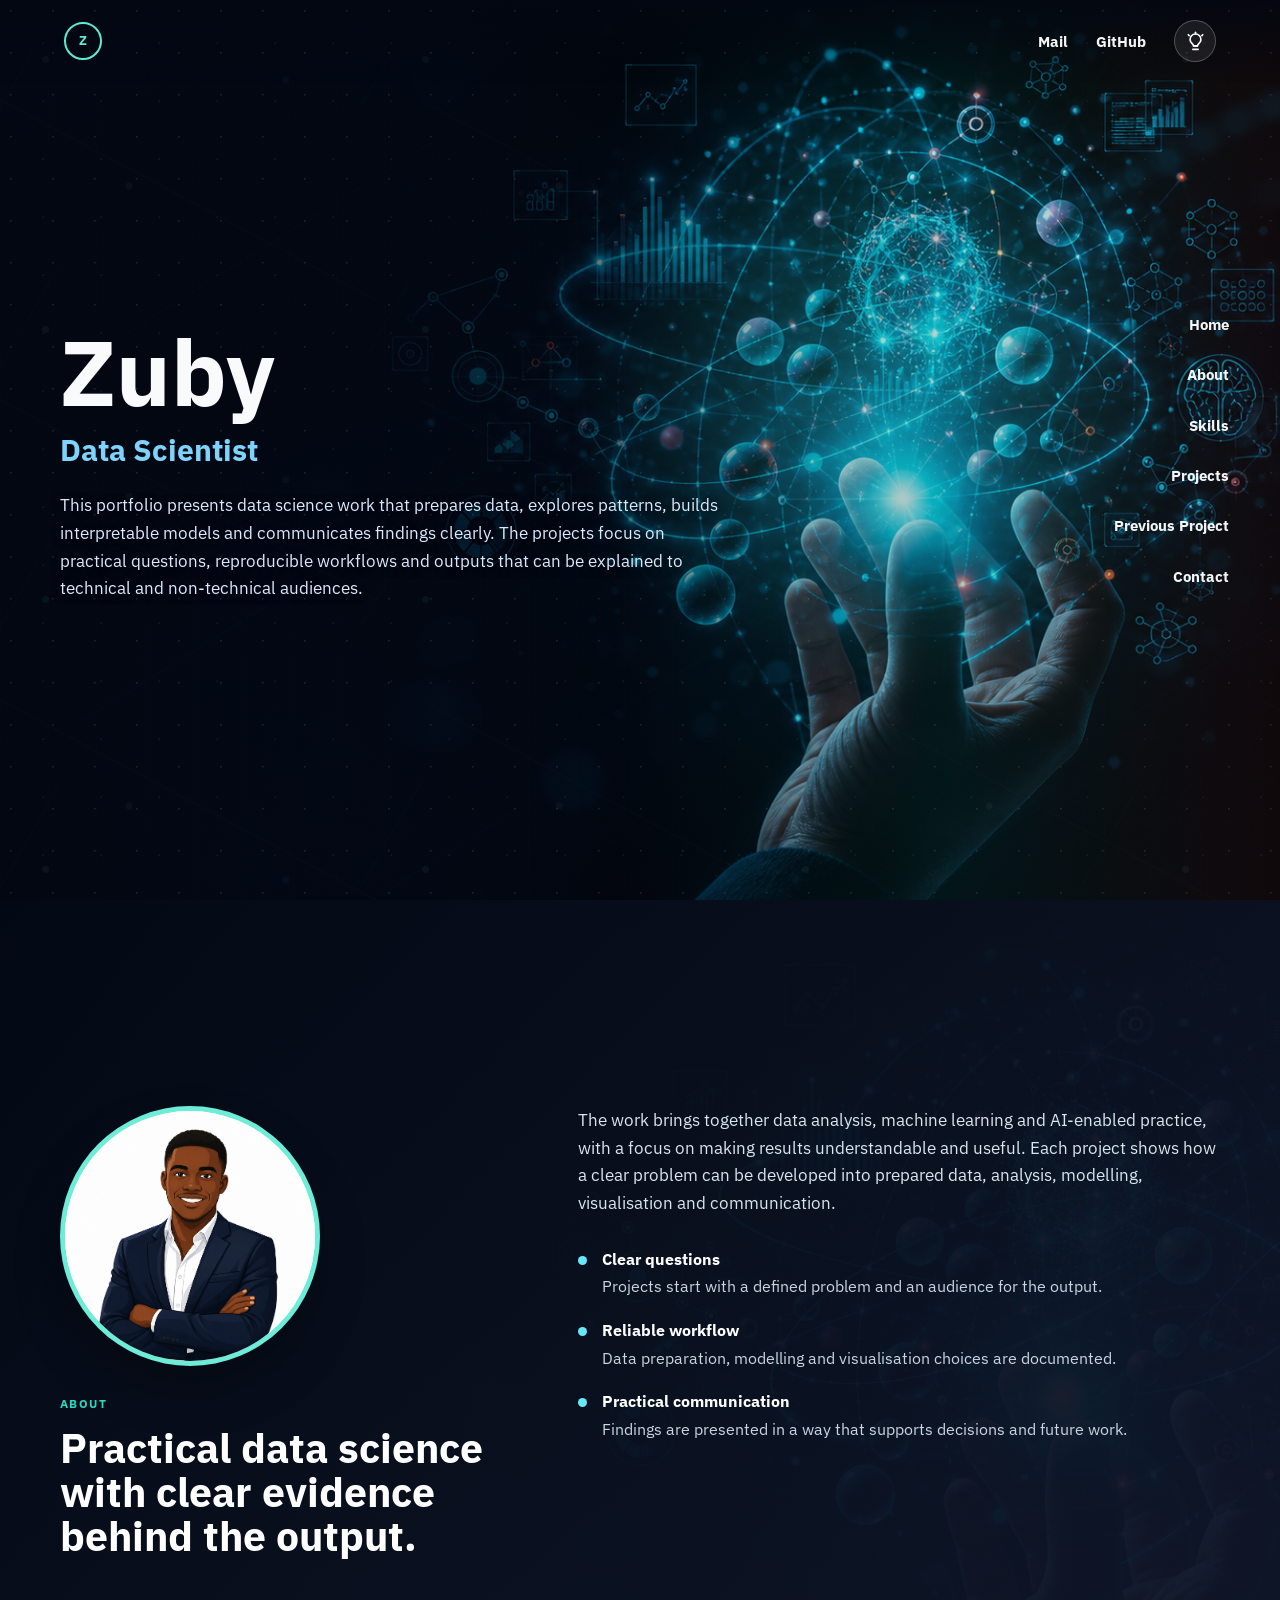
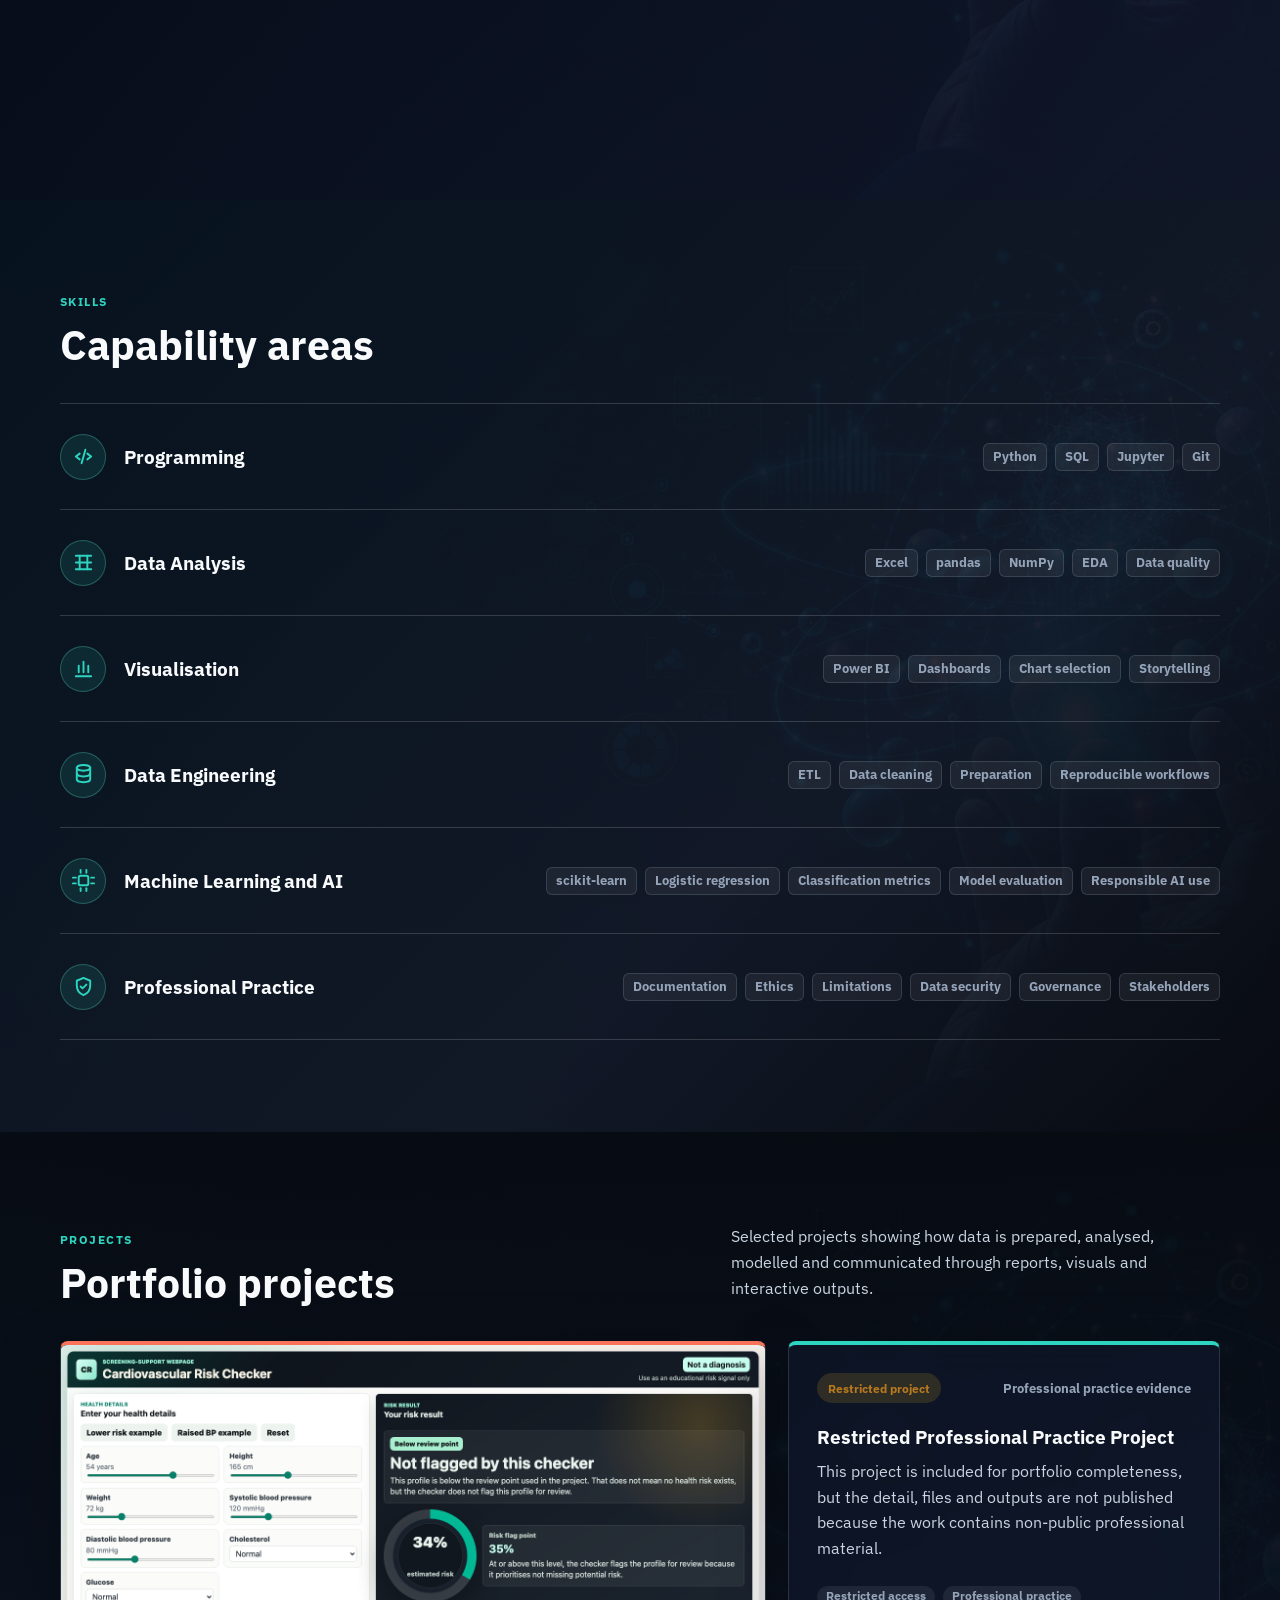
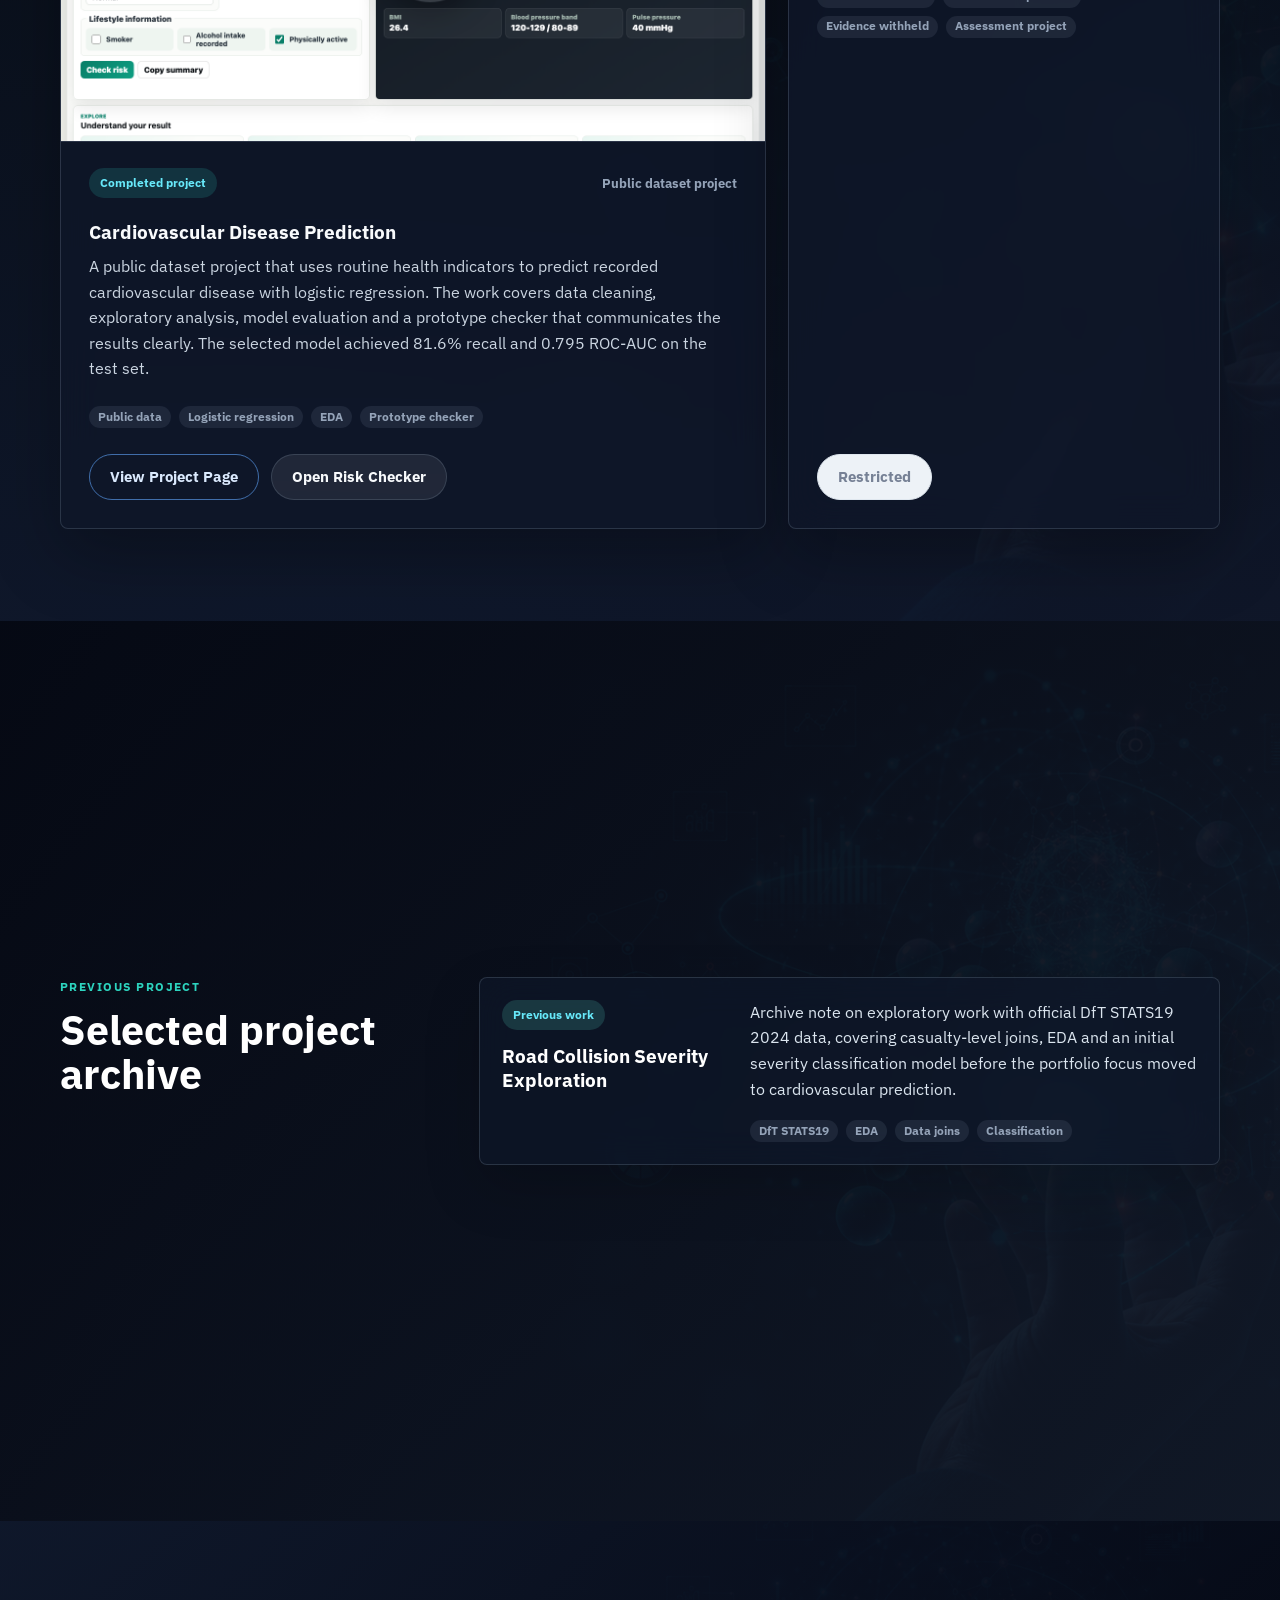
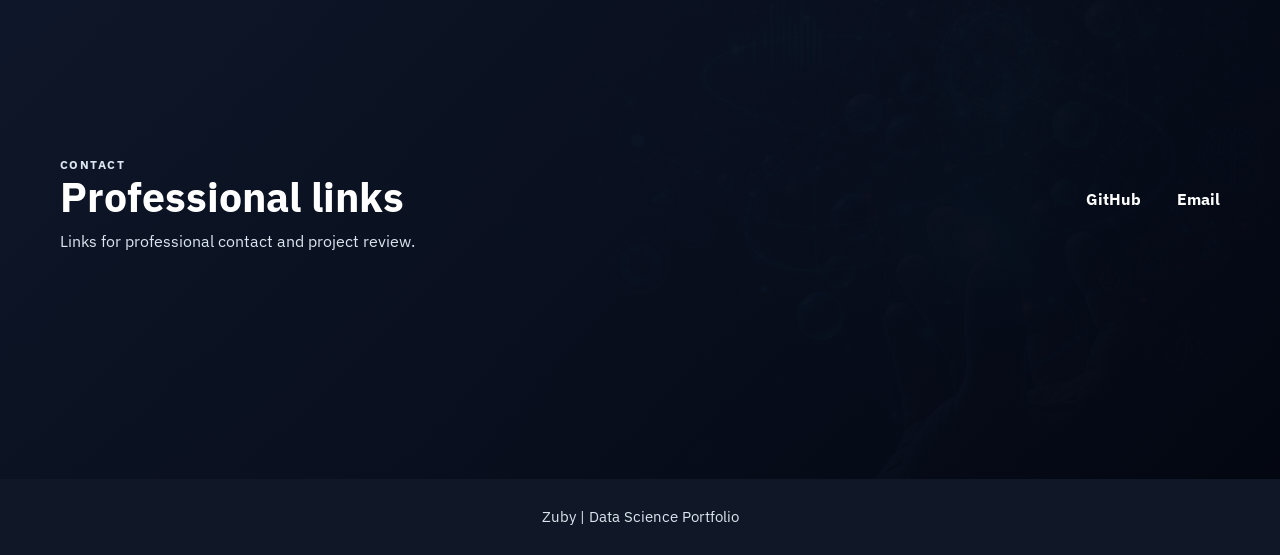
==== commit 2e35d556: "Show restricted professional practice project" ====
--- a/index.html
+++ b/index.html
@@ -243,11 +243,11 @@
         <div class="section-inner">
           <div class="section-heading split-heading">
             <div>
-              <p class="eyebrow">Project</p>
-              <h2>Featured portfolio project</h2>
+              <p class="eyebrow">Projects</p>
+              <h2>Portfolio projects</h2>
             </div>
             <p>
-              A selected project showing how data is prepared, analysed, modelled and communicated
+              Selected projects showing how data is prepared, analysed, modelled and communicated
               through reports, visuals and interactive outputs.
             </p>
           </div>
@@ -285,6 +285,27 @@
                 </div>
               </div>
             </article>
+
+            <article class="project-card project-secondary">
+              <div class="card-topline">
+                <span class="status-tag status-pending">Restricted project</span>
+                <span class="project-type">Professional practice evidence</span>
+              </div>
+              <h3>Restricted Professional Practice Project</h3>
+              <p>
+                This project is included for portfolio completeness, but the detail, files and outputs
+                are not published because the work contains non-public professional material.
+              </p>
+              <div class="tag-row" aria-label="Project descriptors">
+                <span>Restricted access</span>
+                <span>Professional practice</span>
+                <span>Evidence withheld</span>
+                <span>Assessment project</span>
+              </div>
+              <div class="card-actions">
+                <button class="button button-disabled" type="button" disabled>Restricted</button>
+              </div>
+            </article>
           </div>
         </div>
       </section>
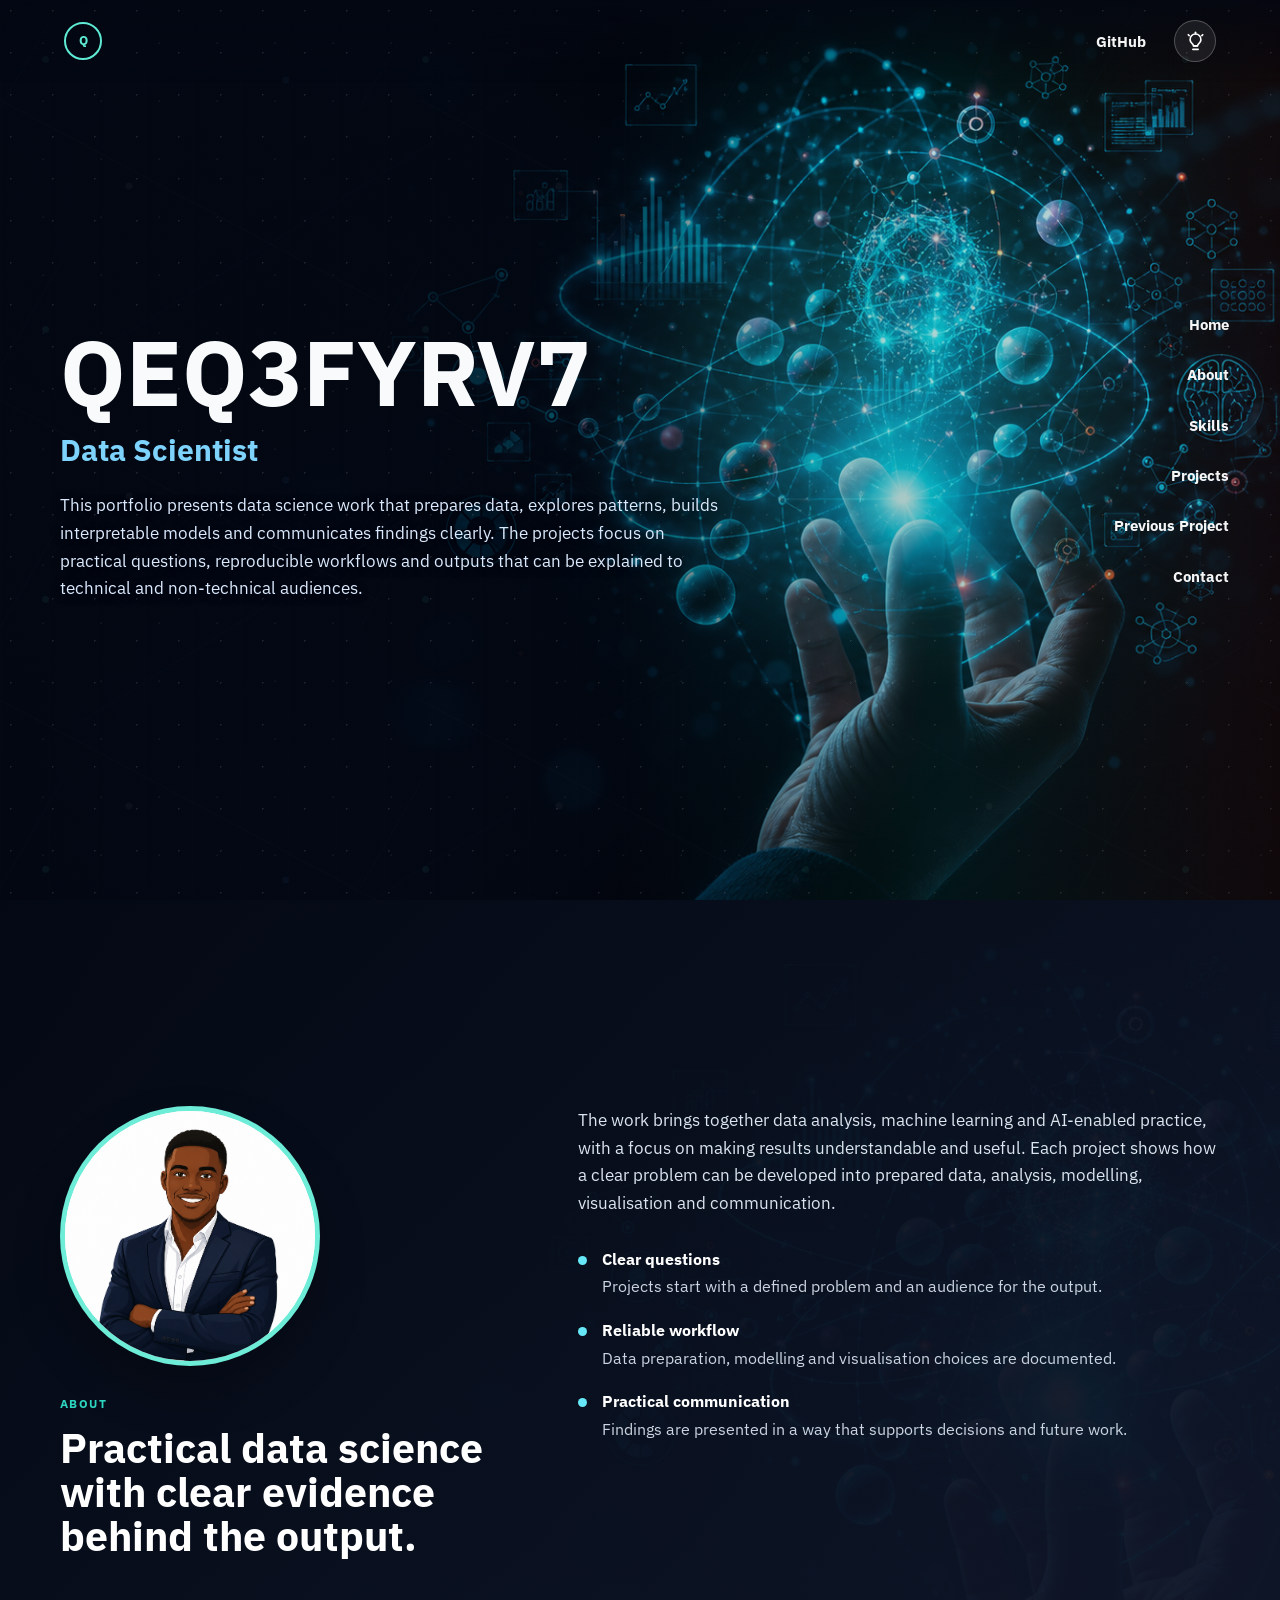
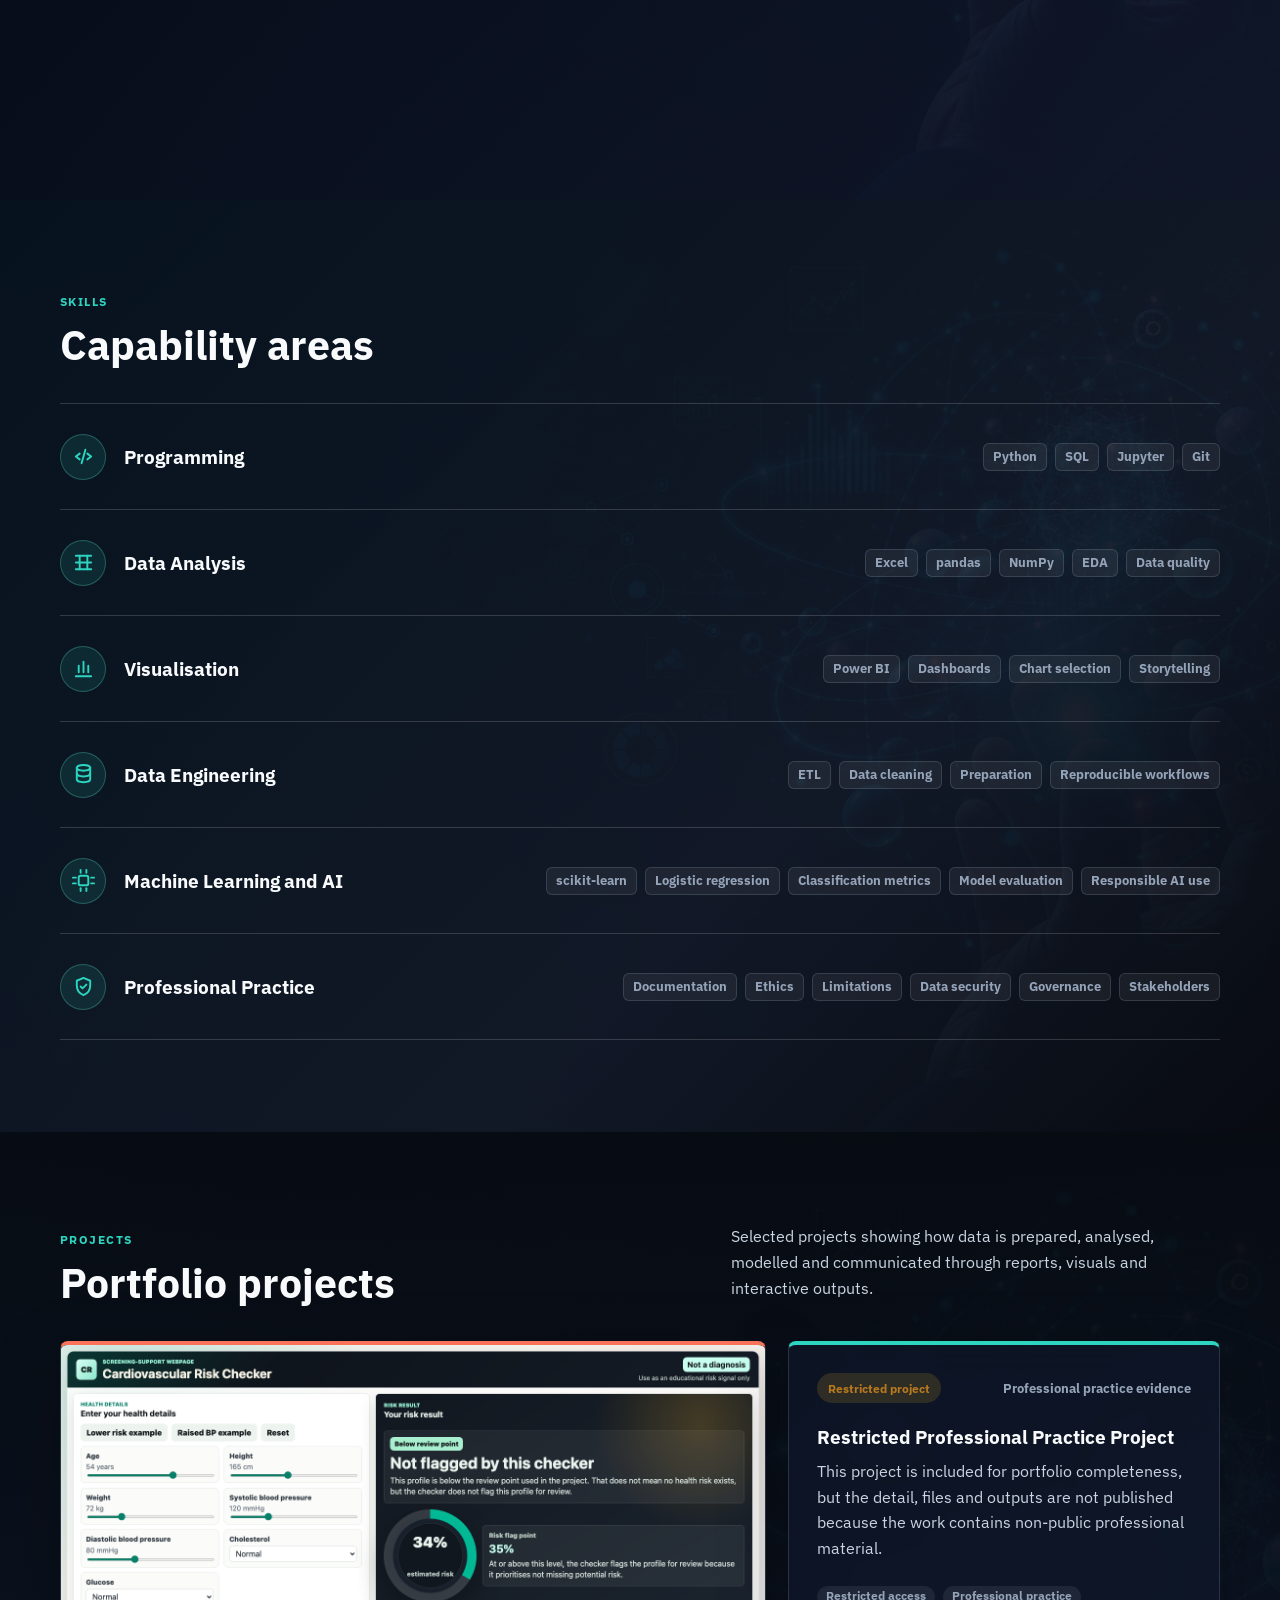
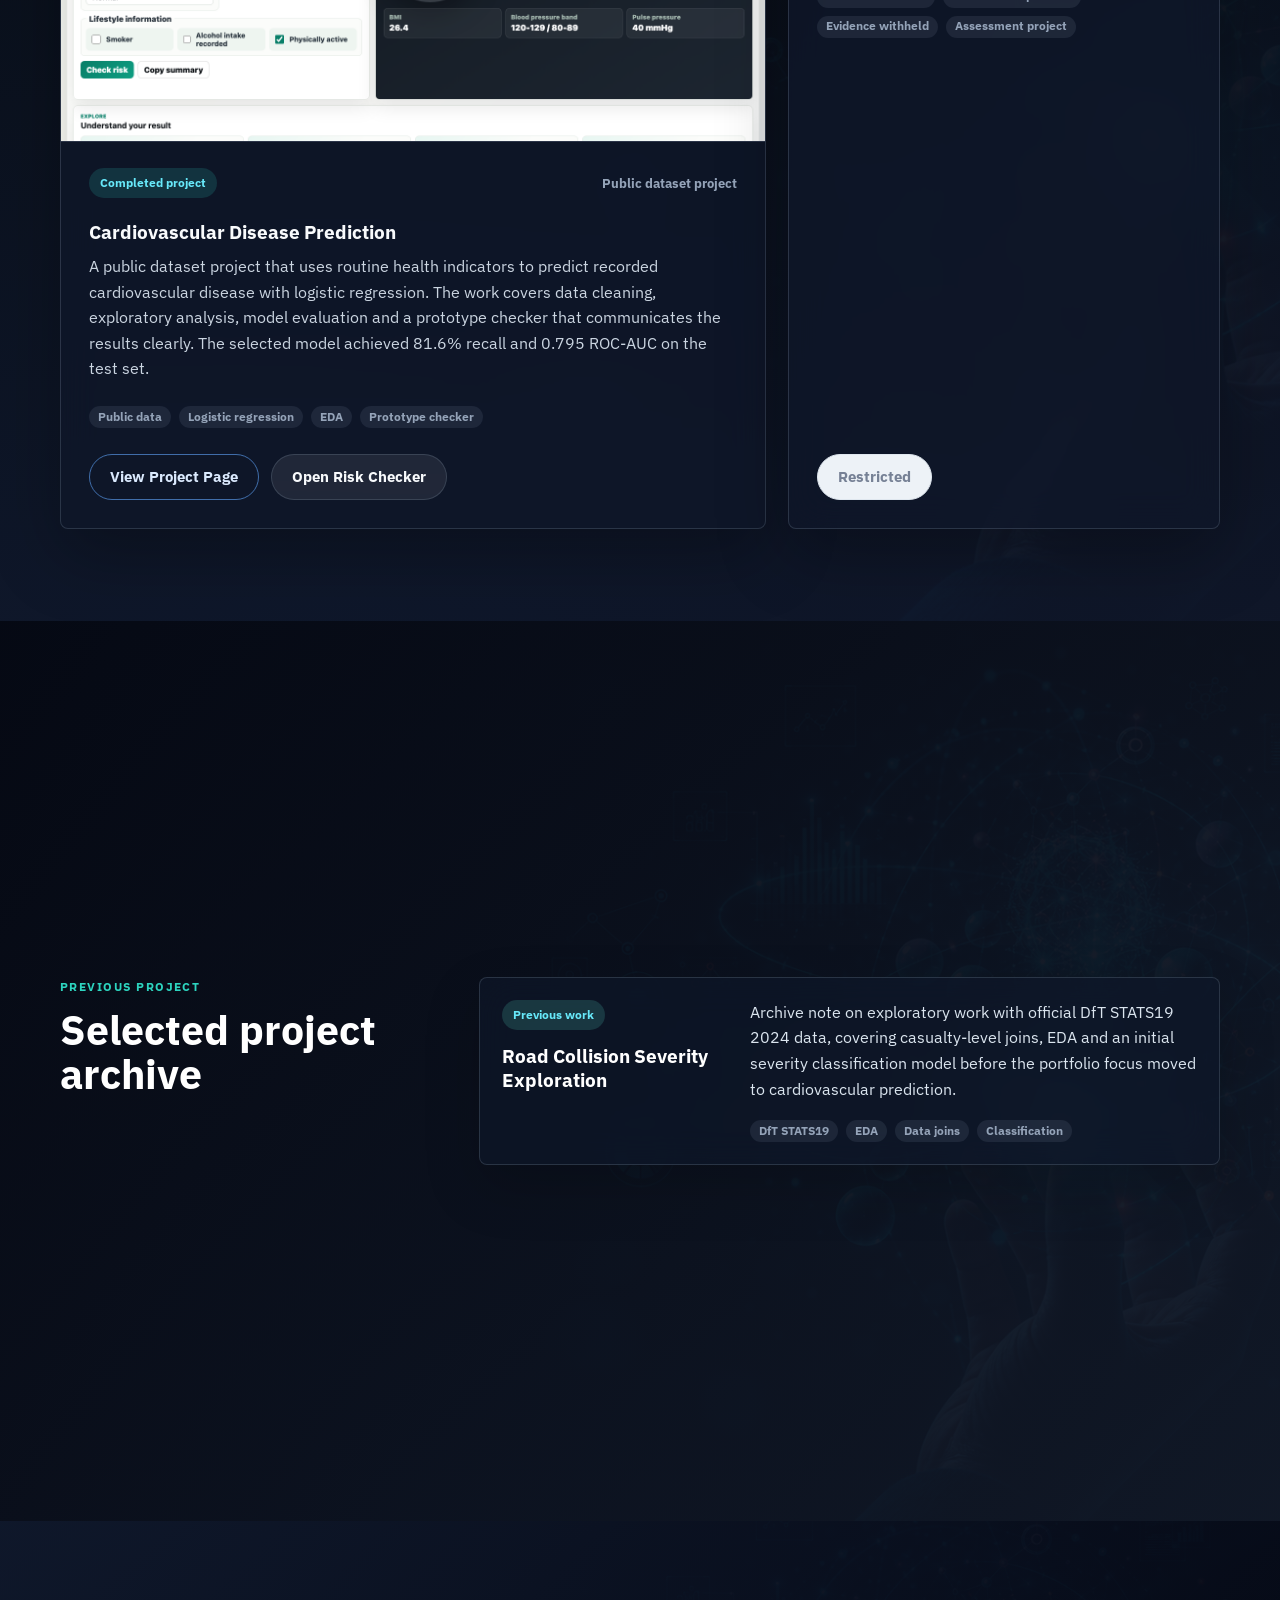
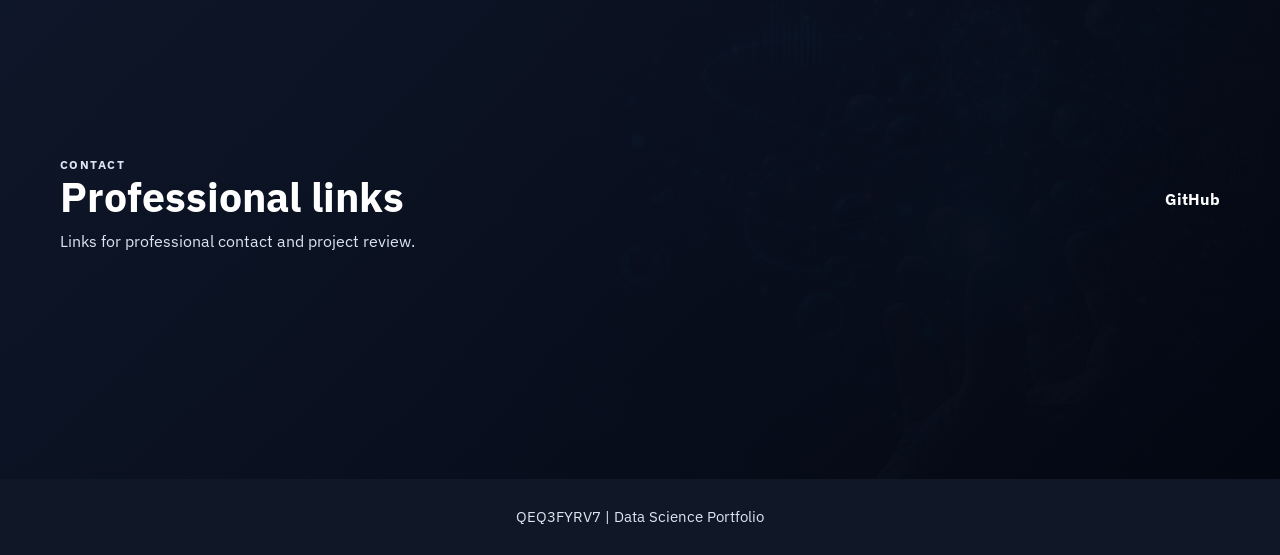
==== commit 8658f086: "Anonymise public portfolio identity" ====
--- a/index.html
+++ b/index.html
@@ -5,9 +5,9 @@
     <meta name="viewport" content="width=device-width, initial-scale=1.0" />
     <meta
       name="description"
-      content="Data science portfolio for Zuby, showcasing data preparation, analysis, interpretable modelling, visualisation and responsible AI practice."
+      content="Data science portfolio for candidate QEQ3FYRV7, showcasing data preparation, analysis, interpretable modelling, visualisation and responsible AI practice."
     />
-    <title>Zuby | Data Science Portfolio</title>
+    <title>QEQ3FYRV7 | Data Science Portfolio</title>
     <link rel="preconnect" href="https://fonts.googleapis.com" />
     <link rel="preconnect" href="https://fonts.gstatic.com" crossorigin />
     <link
@@ -18,14 +18,13 @@
   </head>
   <body data-theme="dark">
     <header class="site-header">
-      <a class="brand" href="#home" aria-label="Zuby portfolio home">
-        <span class="brand-mark">Z</span>
+      <a class="brand" href="#home" aria-label="Candidate portfolio home">
+        <span class="brand-mark">Q</span>
       </a>
 
       <div class="top-actions">
         <div class="top-links" aria-label="Professional links">
-          <a href="mailto:zuby.uche16@gmail.com">Mail</a>
-          <a href="https://github.com/zubyQEQ3FYRV7">GitHub</a>
+          <a href="https://github.com/QEQ3FYRV7/data-science-portfolio/tree/main/project_1_cardiovascular_disease">GitHub</a>
         </div>
         <button class="theme-toggle" type="button" aria-label="Switch to light theme" aria-pressed="false">
           <svg aria-hidden="true" viewBox="0 0 24 24">
@@ -54,7 +53,7 @@
         <div class="network-bg" aria-hidden="true"></div>
         <div class="section-inner hero-layout">
           <div class="hero-copy">
-            <h1>Zuby</h1>
+            <h1>QEQ3FYRV7</h1>
             <p class="role">Data Scientist</p>
             <p class="hero-summary">
               This portfolio presents data science work that prepares data, explores patterns,
@@ -351,15 +350,14 @@
             </p>
           </div>
           <div class="contact-actions link-actions" aria-label="Contact links">
-            <a class="contact-link" href="https://github.com/zubyQEQ3FYRV7">GitHub</a>
-            <a class="contact-link" href="mailto:zuby.uche16@gmail.com">Email</a>
+            <a class="contact-link" href="https://github.com/QEQ3FYRV7/data-science-portfolio/tree/main/project_1_cardiovascular_disease">GitHub</a>
           </div>
         </div>
       </section>
     </main>
 
     <footer class="site-footer">
-      <p>Zuby | Data Science Portfolio</p>
+      <p>QEQ3FYRV7 | Data Science Portfolio</p>
     </footer>
     <script src="script.js" defer></script>
   </body>
